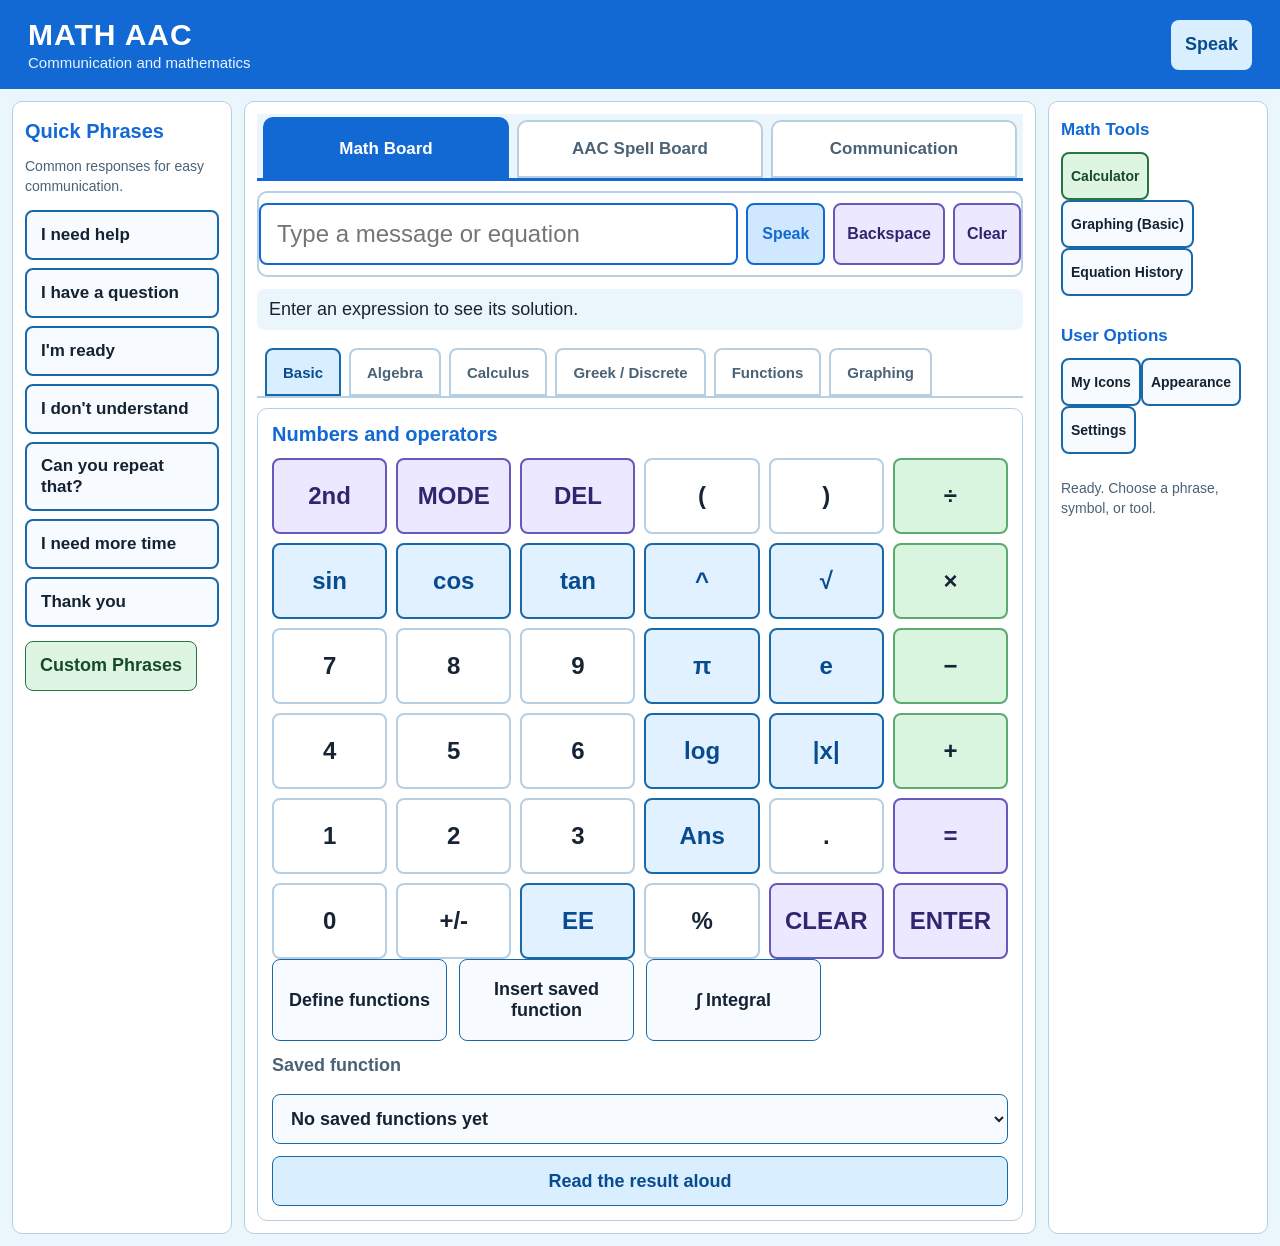
==== App/index (1).html @ a22e1c21 "Add files via upload" ====
<!doctype html>
<html lang="en">
<head>
  <meta charset="utf-8">
  <meta name="viewport" content="width=device-width, initial-scale=1">
  <meta name="theme-color" content="#1269d3">
  <meta name="mobile-web-app-capable" content="yes">
  <meta name="apple-mobile-web-app-capable" content="yes">
  <meta name="apple-mobile-web-app-status-bar-style" content="default">
  <title>Math AAC Workspace</title>
  <link rel="manifest" href="manifest.json">
  <link rel="stylesheet" href="styles.css?v=26">
</head>
<body>
  <!-- App shell: header, persistent rails, and the center subject workspace. -->
  <header class="topbar">
    <div><div class="brand">MATH AAC</div><div class="tagline">Communication and mathematics</div></div>
    <button class="button header-speak" data-action="speak">Speak</button>
  </header>
  <main class="app-shell">
    <!-- Left rail: quick AAC phrases available from every subject. -->
    <aside class="rail left-rail">
      <h2>Quick Phrases</h2>
      <p class="rail-help">Common responses for easy communication.</p>
      <div class="stack" id="quick-phrases"></div>
      <button class="button green" data-tab="communication">Custom Phrases</button>
    </aside>

    <!-- Center workspace: main tabs, shared display/Speak bar, and sub-tabs. -->
    <section class="workspace">
      <nav class="tabs main-tabs" aria-label="Main subjects">
        <button class="tab active" data-tab="math">Math Board</button>
        <button class="tab" data-tab="spell">AAC Spell Board</button>
        <button class="tab" data-tab="communication">Communication</button>
      </nav>
      <div class="display-row">
        <input id="display" aria-label="Input and display area" autocomplete="off" placeholder="Type a message or equation">
        <button class="button blue" data-action="speak">Speak</button>
        <button class="button small" data-action="backspace">Backspace</button>
        <button class="button small" data-action="clear">Clear</button>
      </div>

      <!-- Math subject: TI-style calculator and math sub-subjects. -->
      <section class="subject active" id="math">
        <output id="calculator-result" class="calculator-live-result" role="status" aria-live="polite">Enter an expression to see its solution.</output>
        <nav class="tabs sub-tabs" aria-label="Math subjects">
          <button class="subtab active" data-subtab="basic">Basic</button><button class="subtab" data-subtab="algebra">Algebra</button><button class="subtab" data-subtab="calculus">Calculus</button><button class="subtab" data-subtab="greek">Greek / Discrete</button><button class="subtab" data-subtab="functions">Functions</button><button class="subtab" data-subtab="graphing">Graphing</button>
        </nav>
        <div class="math-panel subpanel active" id="basic">
          <h2>Numbers and operators</h2>
          <div class="key-grid ti83-grid">
            <button class="key secondary" data-action="second" aria-label="Second function">2nd</button><button class="key secondary" data-action="mode">MODE</button><button class="key secondary" data-action="backspace">DEL</button><button class="key" data-value="(">(</button><button class="key" data-value=")">)</button><button class="key action" data-value="/" aria-label="Divide">÷</button>
            <button class="key function secondable" data-value="sin(" data-primary-label="sin" data-secondary-label="sin⁻¹" data-primary-value="sin(" data-secondary-value="asin(" aria-label="Sine">sin</button><button class="key function secondable" data-value="cos(" data-primary-label="cos" data-secondary-label="cos⁻¹" data-primary-value="cos(" data-secondary-value="acos(" aria-label="Cosine">cos</button><button class="key function secondable" data-value="tan(" data-primary-label="tan" data-secondary-label="tan⁻¹" data-primary-value="tan(" data-secondary-value="atan(" aria-label="Tangent">tan</button><button class="key function secondable" data-value="^" data-primary-label="^" data-secondary-label="x²" data-primary-value="^" data-secondary-value="**2" aria-label="Power">^</button><button class="key function secondable" data-value="sqrt(" data-primary-label="√" data-secondary-label="x²" data-primary-value="sqrt(" data-secondary-value="**2" aria-label="Square root">√</button><button class="key action" data-value="*" aria-label="Multiply">×</button>
            <button class="key" data-value="7">7</button><button class="key" data-value="8">8</button><button class="key" data-value="9">9</button><button class="key function" data-value="π" aria-label="Pi">π</button><button class="key function" data-value="e">e</button><button class="key action" data-value="-" aria-label="Subtract">−</button>
            <button class="key" data-value="4">4</button><button class="key" data-value="5">5</button><button class="key" data-value="6">6</button><button class="key function secondable" data-value="log(" data-primary-label="log" data-secondary-label="10ˣ" data-primary-value="log(" data-secondary-value="10**" aria-label="Logarithm">log</button><button class="key function secondable" data-value="abs(" data-primary-label="|x|" data-secondary-label="sign" data-primary-value="abs(" data-secondary-value="sign(" aria-label="Absolute value">|x|</button><button class="key action" data-value="+" aria-label="Add">+</button>
            <button class="key" data-value="1">1</button><button class="key" data-value="2">2</button><button class="key" data-value="3">3</button><button class="key function" data-value="Ans">Ans</button><button class="key" data-value=".">.</button><button class="key enter" data-action="evaluate" aria-label="Equals">=</button>
            <button class="key" data-value="0">0</button><button class="key" data-action="sign">+/-</button><button class="key function" data-value="E">EE</button><button class="key" data-value="/100">%</button><button class="key secondary" data-action="clear">CLEAR</button><button class="key enter" data-action="evaluate">ENTER</button>
          </div>
          <div class="button-grid">
            <button class="button" data-open-math="functions">Define functions</button>
            <button class="button" id="calculator-insert-function">Insert saved function</button>
            <button class="button" data-action="integral">∫ Integral</button>
          </div>
          <label for="calculator-function">Saved function</label><select class="button wide" id="calculator-function" aria-label="Saved function for calculator"></select>
          <button class="button blue wide" data-action="speak">Read the result aloud</button>
        </div>
        <div class="subpanel" id="algebra"><h2>Algebra controls</h2><div class="button-grid" data-buttons="algebra"></div></div>
        <div class="subpanel" id="calculus">
          <h2>Integrals</h2>
          <p class="muted">Choose Definite or Indefinite. Tap Expression, Lower bound, or Upper bound, then use the keypad below. Press SOLVE for the answer.</p>
          <div class="card math-tool-card">
            <div class="button-grid math-actions" role="group" aria-label="Integral type">
              <button class="button" id="integral-indefinite" aria-pressed="false">∫ Indefinite</button>
              <button class="button blue" id="integral-definite" aria-pressed="true">∫ Definite</button>
            </div>
            <p class="muted" id="integral-entry-help">Tap a slot to edit it, or press Tab to move from the lower bound to the upper bound, expression, and variable.</p>
            <div class="integral-editor" role="group" aria-label="Integral expression" aria-describedby="integral-entry-help">
              <div class="integral-operator">
                <span class="integral-sign" aria-hidden="true">∫</span>
                <div id="integral-bounds">
                  <label class="integral-slot-label" for="integral-lower">Lower bound</label><input class="integral-slot integral-lower" id="integral-lower" value="0" placeholder="□" aria-label="Lower bound" autocomplete="off" spellcheck="false">
                  <label class="integral-slot-label" for="integral-upper">Upper bound</label><input class="integral-slot integral-upper" id="integral-upper" value="1" placeholder="□" aria-label="Upper bound" autocomplete="off" spellcheck="false">
                </div>
              </div>
              <div class="integral-integrand"><label class="integral-slot-label" for="integral-expression">Integrand</label><input id="integral-expression" value="x^2" placeholder="Expression" aria-label="Integrand" autocomplete="off" spellcheck="false"></div>
              <div class="integral-differential"><span aria-hidden="true">d</span><label class="integral-slot-label" for="integral-variable">Integrate with respect to</label><input id="integral-variable" value="x" placeholder="x" aria-label="Integrate with respect to" autocomplete="off" spellcheck="false"></div>
            </div>
            <div class="button-grid integral-field-tabs" role="group" aria-label="Choose integral field">
              <button class="button" id="integral-edit-lower" data-integral-field="integral-lower" aria-pressed="false">Lower bound</button>
              <button class="button" id="integral-edit-upper" data-integral-field="integral-upper" aria-pressed="false">Upper bound</button>
              <button class="button" id="integral-edit-expression" data-integral-field="integral-expression" aria-pressed="false">Expression</button>
              <button class="button" id="integral-edit-variable" data-integral-field="integral-variable" aria-pressed="false">Variable</button>
            </div>
            <p class="muted" id="integral-help">Numerical approximation for continuous functions over finite bounds. Bounds accept expressions such as pi. Do not use intervals crossing a singularity.</p>
            <div class="button-grid math-actions"><button class="button green" id="integral-calculate">SOLVE</button><button class="button" data-tool-display="integral-expression">Use display</button><button class="button" id="integral-example">Example: x² from 0 to 3</button></div>
            <div class="result" id="integral-result" role="status" aria-live="polite">∫ from 0 to 1 of x² dx ≈ 0.333333333333</div>
            <div id="integral-keypad-host">
              <p class="muted keypad-target">Keypad edits: Integrand</p>
              <div class="key-grid ti83-grid" role="group" aria-label="Integral keypad">
                <button type="button" class="key" data-tool-key="7">7</button>
                <button type="button" class="key" data-tool-key="8">8</button>
                <button type="button" class="key" data-tool-key="9">9</button>
                <button type="button" class="key" data-tool-key="+">+</button>
                <button type="button" class="key" data-tool-key="(">(</button>
                <button type="button" class="key" data-tool-key=")">)</button>
                <button type="button" class="key" data-tool-key="4">4</button>
                <button type="button" class="key" data-tool-key="5">5</button>
                <button type="button" class="key" data-tool-key="6">6</button>
                <button type="button" class="key" data-tool-key="-">-</button>
                <button type="button" class="key" data-tool-key="x">x</button>
                <button type="button" class="key" data-tool-key="^">^</button>
                <button type="button" class="key" data-tool-key="1">1</button>
                <button type="button" class="key" data-tool-key="2">2</button>
                <button type="button" class="key" data-tool-key="3">3</button>
                <button type="button" class="key" data-tool-key="*">*</button>
                <button type="button" class="key" data-tool-key="k">k</button>
                <button type="button" class="key" data-tool-key="/">/</button>
                <button type="button" class="key" data-tool-key="0">0</button>
                <button type="button" class="key" data-tool-key=".">.</button>
                <button type="button" class="key" data-tool-key="pi">pi</button>
                <button type="button" class="key" data-tool-key="sin(">sin(</button>
                <button type="button" class="key" data-tool-key="cos(">cos(</button>
                <button type="button" class="key" data-tool-key="exp(">exp(</button>
                <button type="button" class="key" data-tool-key="x²">x²</button>
                <button type="button" class="key" data-tool-key="t">t</button>
                <button type="button" class="key" data-tool-key="sqrt(">sqrt(</button>
                <button type="button" class="key" data-tool-key="ln(">ln(</button>
                <button type="button" class="key secondary" data-tool-key="DEL">DEL</button>
                <button type="button" class="key secondary" data-tool-key="CLEAR">CLEAR</button>
                <button type="button" class="key secondary" data-tool-key="Previous">Previous</button>
                <button type="button" class="key secondary" data-tool-key="Next">Next</button>
                <button type="button" class="key enter" data-tool-key="ENTER">ENTER</button>
              </div>
            </div>
            <button class="button wide" data-speak-result="integral-result">Read integral result aloud</button>
          </div>
        </div>
        <div class="subpanel" id="greek">
          <h2>Greek letters</h2>
          <p class="muted">Choose a letter to insert it in the display. Letters are variables, not fixed numbers. Define a function such as f(θ)=sin(θ), then evaluate f(pi/2).</p>
          <div class="button-grid" id="greek-letters"></div>
          <div class="button-grid math-actions"><button class="button" id="greek-function">Define with θ</button><button class="button" id="greek-define">Save definition in display</button><button class="button" data-open-math="functions">Open functions</button></div>
          <h2 class="section-title">Discrete mathematics</h2>
          <div class="card math-tool-card">
            <label for="discrete-operation">Operation</label>
            <select id="discrete-operation"><option value="sum">Σ Finite sum</option><option value="product">Π Finite product</option><option value="choose">nCr — combinations</option><option value="permute">nPr — permutations</option><option value="union">A ∪ B — union</option><option value="intersection">A ∩ B — intersection</option><option value="difference">A ∖ B — difference</option><option value="and">p ∧ q — AND</option><option value="or">p ∨ q — OR</option><option value="implies">p → q — implication</option></select>
            <div id="discrete-series">
              <label for="series-expression">Term</label><input id="series-expression" value="k^2">
              <label for="series-variable">Index variable</label><input id="series-variable" value="k">
              <div class="math-fields"><div><label for="series-lower">First index (inclusive)</label><input id="series-lower" value="1"></div><div><label for="series-upper">Last index (inclusive)</label><input id="series-upper" value="5"></div></div>
            </div>
            <div id="discrete-counting" class="math-fields" hidden><div><label for="count-n">Total items (n)</label><input id="count-n" value="5"></div><div><label for="count-r">Items selected (r)</label><input id="count-r" value="2"></div></div>
            <div id="discrete-sets" hidden><p class="muted">Enter comma-separated elements. Matching ignores surrounding spaces; numbers and labels are compared as written.</p><label for="set-a">Set A</label><input id="set-a" value="1, 2, 3"><label for="set-b">Set B</label><input id="set-b" value="2, 3, 4"></div>
            <div id="discrete-logic" class="math-fields" hidden><div><label for="logic-p">Statement p</label><select id="logic-p"><option value="true">True</option><option value="false">False</option></select></div><div><label for="logic-q">Statement q</label><select id="logic-q"><option value="true">True</option><option value="false">False</option></select></div></div>
            <button class="button green wide" id="discrete-calculate">Calculate</button>
            <div class="result" id="discrete-result" role="status" aria-live="polite">Choose an operation and enter its values.</div>
            <button class="button wide" data-speak-result="discrete-result">Read discrete result aloud</button>
          </div>
        </div>
        <div class="subpanel" id="graphing">
          <h2>Graph a function</h2>
          <p class="muted">Plot an expression in x or a saved function. Trigonometric functions use radians.</p>
          <div class="card math-tool-card">
            <label for="graph-function">Saved function (one variable)</label><select id="graph-function"><option value="">Choose a function</option></select>
            <label for="graph-expression">y =</label><input id="graph-expression" value="x^2" autocomplete="off">
            <div class="math-fields"><div><label for="graph-xmin">x minimum</label><input id="graph-xmin" value="-10"></div><div><label for="graph-xmax">x maximum</label><input id="graph-xmax" value="10"></div><div><label for="graph-ymin">y minimum</label><input id="graph-ymin" value="-10"></div><div><label for="graph-ymax">y maximum</label><input id="graph-ymax" value="10"></div></div>
            <div class="button-grid math-actions"><button class="button green" id="graph-plot">Plot graph</button><button class="button" id="graph-use-display">Use display</button><button class="button" id="graph-reset">Reset window</button></div>
            <div class="result" id="graph-result" role="status" aria-live="polite">Enter an expression, then choose Plot graph.</div>
            <svg id="graph-canvas" viewBox="0 0 720 460" role="img" aria-label="Function graph"></svg>
            <label for="graph-at">Evaluate graph at x</label><input id="graph-at" value="0"><button class="button wide" id="graph-evaluate">Find y at this x</button>
          </div>
        </div>
        <div class="subpanel" id="functions">
          <h2>Define and evaluate functions</h2>
          <p class="muted">Choose a field, then use the buttons or type. Save a rule, choose it below, and enter a value.</p>
          <div class="button-grid">
            <button class="button" data-function-template="f">Define f(x)</button><button class="button" data-function-template="g">Define g(x)</button><button class="button" data-function-template="h">Define h(x)</button><button class="button" data-open-math="basic">Calculator</button>
          </div>
          <div class="card">
            <label for="function-name">Function name</label><input id="function-name" value="f" autocomplete="off">
            <label for="function-parameters">Variables (separate with commas)</label><input id="function-parameters" value="x" autocomplete="off">
            <label for="function-rule">Rule, such as 2x+3</label><input id="function-rule" placeholder="2x+3" autocomplete="off">
            <button class="button green wide" id="save-function">Save function</button>
            <label for="saved-function">Saved function</label><select id="saved-function"></select>
            <div class="button-grid"><button class="button" id="edit-function">Edit selected</button><button class="button" id="use-function">Use in calculator</button><button class="button" id="insert-function">Insert into field</button><button class="button" id="show-functions">List functions</button></div>
            <label for="function-arguments">Evaluate at (for example 5, or 3,4 for two variables)</label><input id="function-arguments" placeholder="5" autocomplete="off">
            <button class="button blue wide" id="evaluate-function">Evaluate selected function</button>
            <label for="compose-function">Compose with (inner function)</label><select id="compose-function"></select>
            <button class="button blue wide" id="evaluate-composition">Evaluate composition</button>
            <div class="result" id="function-result" role="status" aria-live="polite">Define a function to get started.</div>
          </div>
          <p class="muted" id="function-keypad-target">Keypad edits: Rule</p>
          <div class="key-grid ti83-grid" id="function-keypad"></div>
          <h2>Common functions</h2><div class="button-grid" data-buttons="functions"></div>
          <button class="button blue wide" data-action="evaluate">Evaluate display</button>
        </div>
      </section>

      <!-- AAC subject: large spelling, number, punctuation, and word boards. -->
      <section class="subject" id="spell">
        <nav class="tabs sub-tabs" aria-label="AAC spelling sections">
          <button class="subtab active" data-subtab="letters">Letters</button><button class="subtab" data-subtab="numbers">Numbers</button><button class="subtab" data-subtab="punctuation">Punctuation</button><button class="subtab" data-subtab="words">Common words</button>
        </nav>
        <div class="subpanel active" id="letters"><h2>Spell a message</h2><p class="muted">Tap letters to build the display, then press Speak once.</p><div class="spell-grid" id="letter-buttons"><button class="button" data-spell="A">A</button><button class="button" data-spell="B">B</button><button class="button" data-spell="C">C</button><button class="button" data-spell="D">D</button><button class="button" data-spell="E">E</button><button class="button" data-spell="F">F</button><button class="button" data-spell="G">G</button><button class="button" data-spell="H">H</button><button class="button" data-spell="I">I</button><button class="button" data-spell="J">J</button><button class="button" data-spell="K">K</button><button class="button" data-spell="L">L</button><button class="button" data-spell="M">M</button><button class="button" data-spell="N">N</button><button class="button" data-spell="O">O</button><button class="button" data-spell="P">P</button><button class="button" data-spell="Q">Q</button><button class="button" data-spell="R">R</button><button class="button" data-spell="S">S</button><button class="button" data-spell="T">T</button><button class="button" data-spell="U">U</button><button class="button" data-spell="V">V</button><button class="button" data-spell="W">W</button><button class="button" data-spell="X">X</button><button class="button" data-spell="Y">Y</button><button class="button" data-spell="Z">Z</button></div><button class="button blue wide" data-action="speak">Speak message</button></div>
        <div class="subpanel" id="numbers"><h2>Numbers</h2><div class="spell-grid number-grid"><button class="button" data-spell="1">1</button><button class="button" data-spell="2">2</button><button class="button" data-spell="3">3</button><button class="button" data-spell="4">4</button><button class="button" data-spell="5">5</button><button class="button" data-spell="6">6</button><button class="button" data-spell="7">7</button><button class="button" data-spell="8">8</button><button class="button" data-spell="9">9</button><button class="button" data-spell="0">0</button></div></div>
        <div class="subpanel" id="punctuation"><h2>Punctuation</h2><div class="spell-grid"><button class="button" data-spell=" ">Space</button><button class="button" data-spell=".">Period</button><button class="button" data-spell=",">Comma</button><button class="button" data-spell="?">Question mark</button><button class="button" data-spell="!">Exclamation mark</button><button class="button" data-spell="'">Apostrophe</button><button class="button" data-action="backspace">Backspace</button><button class="button" data-action="clear">Clear</button></div></div>
        <div class="subpanel" id="words"><h2>Common words</h2><div class="button-grid" data-buttons="words"></div><button class="button green wide" data-action="speak">Speak message</button></div>
      </section>

      <section class="subject" id="communication"><div class="communication-grid"><div class="card"><h2>Sentence builder</h2><div class="button-grid" data-buttons="words"></div><button class="button green wide" data-action="speak">Speak sentence</button></div><div class="card"><h2>My phrases</h2><p class="muted">Choose a phrase from the left rail or build one here.</p><button class="button blue wide" data-action="speak">Read display aloud</button></div><div class="card transcript-card"><h2>Transcript</h2><p class="muted">Messages you speak appear here. You can edit the text, then copy it into Notes or Word. Saved on this device.</p><label for="transcript">Transcript text</label><textarea id="transcript" rows="9" placeholder="Spoken messages will appear here."></textarea><div class="transcript-actions"><button class="button blue" id="copy-transcript" type="button">Copy transcript</button><button class="button" id="clear-transcript" type="button">Clear transcript</button></div></div></div></section>

      <section class="subject" id="settings"><div class="card settings-card"><h2>Personalize the workspace</h2><label for="theme-select">Color theme</label><select id="theme-select"><option value="light">Bright blue</option><option value="high">High contrast</option><option value="warm">Warm</option></select><label for="size-range">Button and text size</label><input id="size-range" type="range" min="16" max="24" value="18"><label for="google-voice">Google Cloud voice</label><select id="google-voice"><option value="en-US-Neural2-F">English US - Neural Female</option><option value="en-US-Neural2-C">English US - Neural Male</option><option value="en-US-Wavenet-F">English US - Wavenet Female</option><option value="en-US-Wavenet-D">English US - Wavenet Male</option><option value="en-GB-Neural2-A">English UK - Neural Female</option><option value="en-GB-Neural2-B">English UK - Neural Male</option></select><p class="engine-status">Primary speech engine: Google Cloud. Free monthly quota applies. Kokoro is used automatically without internet or credentials.</p><label for="kokoro-voice">Offline Kokoro voice</label><select id="kokoro-voice"><option value="af_heart">Heart</option><option value="af_bella">Bella</option><option value="af_sarah">Sarah</option><option value="am_adam">Adam</option><option value="am_michael">Michael</option><option value="bf_emma">Emma</option><option value="bf_isabella">Isabella</option><option value="bm_george">George</option><option value="bm_lewis">Lewis</option></select><label for="voice-select">Final browser fallback voice</label><select id="voice-select"></select><label for="rate-range">Speech rate</label><input id="rate-range" type="range" min="100" max="240" value="175"><label for="volume-range">Speech volume</label><input id="volume-range" type="range" min="30" max="100" value="100"><button class="button blue" data-action="test-voice">Test Google voice</button><label class="check"><input id="auto-speak" type="checkbox" checked> Speak quick phrases immediately</label></div></section>
    </section>

    <aside class="rail right-rail"><h2>Math Tools</h2><button class="button green" data-open-math="basic">Calculator</button><button class="button" data-action="graph">Graphing (Basic)</button><button class="button" data-action="history">Equation History</button><h2 class="section-title">User Options</h2><button class="button" data-tab="settings">My Icons</button><button class="button" data-tab="settings">Appearance</button><button class="button" data-tab="settings">Settings</button><p class="status" id="status">Ready. Choose a phrase, symbol, or tool.</p></aside>
  <!-- Right rail owns Math Tools, User Options, and the Settings entry point. -->
  </main>
  <script src="app.js?v=26"></script>
  <script>
    const googleVoiceSelect = document.querySelector('#google-voice');
    if (googleVoiceSelect && !googleVoiceSelect.querySelector('option[value="en-US-Chirp3-HD-Achernar"]')) {
      googleVoiceSelect.insertAdjacentHTML('afterbegin', '<option value="en-US-Chirp3-HD-Achernar">English US - Chirp 3 HD Achernar</option>');
    }
    if (googleVoiceSelect) googleVoiceSelect.value = 'en-US-Chirp3-HD-Achernar';
    let savedSettings = {};
    try {
      const saved = JSON.parse(localStorage.getItem('math-aac-settings') || '{}');
      if (saved && typeof saved === 'object' && !Array.isArray(saved)) savedSettings = saved;
    } catch (_) { /* Settings are optional; storage failures must not interrupt startup. */ }
    const settingIds = ['theme-select', 'size-range', 'google-voice', 'kokoro-voice', 'rate-range', 'volume-range', 'auto-speak'];
    settingIds.forEach(id => {
      const control = document.querySelector('#' + id);
      if (!control || savedSettings[id] === undefined) return;
      if (control.type === 'checkbox') control.checked = savedSettings[id];
      else control.value = savedSettings[id];
    });
    function applyGlobalSettings() {
      const settings = {};
      settingIds.forEach(id => {
        const control = document.querySelector('#' + id);
        if (!control) return;
        settings[id] = control.type === 'checkbox' ? control.checked : control.value;
      });
      document.body.dataset.theme = settings['theme-select'] || 'light';
      document.documentElement.style.setProperty('--font', (settings['size-range'] || 18) + 'px');
      try { localStorage.setItem('math-aac-settings', JSON.stringify(settings)); } catch (_) { /* Keep session settings when storage is unavailable. */ }
    }
    settingIds.forEach(id => document.querySelector('#' + id)?.addEventListener('input', applyGlobalSettings));
    settingIds.forEach(id => document.querySelector('#' + id)?.addEventListener('change', applyGlobalSettings));
    applyGlobalSettings();
    document.addEventListener('click', event => {
      const spellButton = event.target.closest('[data-spell]');
      if (spellButton) {
        const field = document.querySelector('#display');
        field.setRangeText(spellButton.dataset.spell, field.selectionStart ?? field.value.length, field.selectionEnd ?? field.value.length, 'end');
        field.focus();
        window.scheduleCalculatorPreview?.();
      }
    });
    fetch('/api/tts-status').then(response => response.json()).then(info => {
      const engineStatus = document.querySelector('.engine-status');
      if (!engineStatus) return;
      engineStatus.textContent = info.google_configured
        ? (info.kokoro ? 'Google Cloud is configured; Kokoro is available as a fallback.' : 'Google Cloud is configured; Kokoro is unavailable. Browser speech is the fallback.')
        : (info.kokoro ? 'Google Cloud is not configured; Kokoro is available as a fallback.' : 'Google Cloud and Kokoro are unavailable; browser speech is the fallback.');
    }).catch(() => {});
  </script>
  <script>
    function browserSpeak(spoken) {
      if (!window.speechSynthesis) { document.querySelector('#status').textContent = 'Speech is unavailable on this device. Your message is still in the display.'; return; }
      const utterance = new SpeechSynthesisUtterance(spoken);
      const selected = document.querySelector('#voice-select').value;
      utterance.voice = speechSynthesis.getVoices().find(voice => voice.name === selected) || null;
      utterance.rate = Number(document.querySelector('#rate-range').value) / 175;
      utterance.volume = Number(document.querySelector('#volume-range').value) / 100;
      speechSynthesis.cancel();
      speechSynthesis.speak(utterance);
      document.querySelector('#status').textContent = 'Speaking with browser fallback.';
    }
    const transcript = document.querySelector('#transcript');
    try { transcript.value = localStorage.getItem('math-aac-transcript') || ''; } catch (_) {}
    function saveTranscript() {
      try { localStorage.setItem('math-aac-transcript', transcript.value); } catch (_) {}
    }
    function recordTranscript(message) {
      transcript.value += (transcript.value.trim() ? '\n' : '') + message.trim();
      saveTranscript();
    }
    transcript.addEventListener('input', saveTranscript);
    document.querySelector('#copy-transcript').addEventListener('click', async () => {
      if (!transcript.value.trim()) { document.querySelector('#status').textContent = 'Transcript is empty.'; return; }
      try {
        if (!navigator.clipboard?.writeText) throw new Error('Clipboard API unavailable');
        await navigator.clipboard.writeText(transcript.value);
      } catch (_) {
        transcript.focus(); transcript.select();
        if (!document.execCommand('copy')) { document.querySelector('#status').textContent = 'Select the transcript and press Ctrl+C to copy.'; return; }
      }
      document.querySelector('#status').textContent = 'Transcript copied. Paste it into Notes or Word.';
    });
    document.querySelector('#clear-transcript').addEventListener('click', () => {
      if (!transcript.value || !window.confirm('Clear the entire transcript?')) return;
      transcript.value = ''; saveTranscript();
      document.querySelector('#status').textContent = 'Transcript cleared.';
    });
    let speechRequest = 0, speechController = null, currentAudio = null;
    function stopCurrentAudio() {
      if (!currentAudio) return;
      currentAudio.pause();
      URL.revokeObjectURL(currentAudio.src);
      currentAudio = null;
    }
    window.speak = async function (text = document.querySelector('#display').value, record = true) {
      if (!text.trim()) return;
      if (record) recordTranscript(text);
      const requestId = ++speechRequest;
      speechController?.abort();
      stopCurrentAudio();
      window.speechSynthesis?.cancel();
      const spoken = text.replaceAll('cos⁻¹', 'inverse cosine ').replaceAll('sin⁻¹', 'inverse sine ').replaceAll('tan⁻¹', 'inverse tangent ').replaceAll('log₁₀', 'log base ten ').replaceAll('⌈x⌉', 'ceiling ').replaceAll('⌊x⌋', 'floor ').replaceAll('|x|', 'absolute value ').replaceAll('eˣ', 'exponential ').replaceAll('∫', 'integral ').replaceAll('Σ', 'summation ').replaceAll('≠', 'not equal ').replaceAll('≤', 'less than or equal to ').replaceAll('≥', 'greater than or equal to ').replaceAll('∧', 'and ').replaceAll('∨', 'or ').replaceAll('∩', 'intersection ').replaceAll('∪', 'union ').replaceAll('→', 'implies ').replaceAll('∀', 'for all ').replaceAll('∃', 'there exists ').replaceAll('∈', 'is an element of ').replaceAll('α', 'alpha ').replaceAll('β', 'beta ').replaceAll('γ', 'gamma ').replaceAll('δ', 'delta ').replaceAll('θ', 'theta ').replaceAll('λ', 'lambda ').replaceAll('μ', 'mu ').replaceAll('σ', 'sigma ').replaceAll('φ', 'phi ').replaceAll('ω', 'omega ').replaceAll('!', 'factorial ').replaceAll('cos(', 'cosine of ').replaceAll('sin(', 'sine of ').replaceAll('tan(', 'tangent of ').replaceAll('sqrt(', 'square root of ').replaceAll('log10(', 'log base ten of ').replaceAll('log(', 'natural log of ').replaceAll('factorial(', 'factorial of ').replaceAll('π', 'pi').replaceAll('∞', 'infinity').replaceAll('√', 'square root').replaceAll('×', ' multiplied by ').replaceAll('*', ' multiplied by ').replaceAll('÷', ' divided by ').replaceAll('/', ' divided by ').replaceAll('+', ' plus ').replaceAll('−', ' minus ').replaceAll('-', ' minus ').replaceAll('^', ' to the power of ').replaceAll('=', ' equals ').replaceAll('(', ' open parenthesis ').replaceAll(')', ' close parenthesis ');
      document.querySelector('#status').textContent = 'Preparing Google Cloud speech...';
      const controller = new AbortController();
      speechController = controller;
      const timeout = setTimeout(() => controller.abort(), 30000);
      try {
        const response = await fetch('/api/speak', { signal: controller.signal, method: 'POST', headers: {'Content-Type': 'application/json'}, body: JSON.stringify({engine: 'google', text: spoken, voice: document.querySelector('#google-voice').value, kokoro_voice: document.querySelector('#kokoro-voice').value, speed: Number(document.querySelector('#rate-range').value) / 175, volume: Number(document.querySelector('#volume-range').value)}) });
        if (!response.ok) throw new Error('Speech service unavailable');
        const blob = await response.blob();
        if (requestId !== speechRequest) return;
        const audio = new Audio(URL.createObjectURL(blob));
        currentAudio = audio;
        const usedEngine = response.headers.get('X-TTS-Engine') || 'cloud';
        const usedVoice = response.headers.get('X-TTS-Voice') || document.querySelector('#google-voice').value;
        const fallback = response.headers.get('X-TTS-Fallback-Reason');
        if (usedEngine === 'kokoro') audio.volume = Number(document.querySelector('#volume-range').value) / 100;
        audio.onended = () => { URL.revokeObjectURL(audio.src); if (currentAudio === audio) currentAudio = null; };
        audio.onerror = () => {
          if (requestId !== speechRequest) return;
          stopCurrentAudio();
          browserSpeak(spoken);
        };
        await audio.play();
        if (requestId !== speechRequest) return;
        document.querySelector('#status').textContent = fallback ? `Speaking with ${usedEngine} (${usedVoice}). Google fallback: ${fallback}` : `Speaking with ${usedEngine}: ${usedVoice}`;
      } catch (_error) {
        if (requestId !== speechRequest) return;
        stopCurrentAudio();
        browserSpeak(spoken);
      } finally {
        clearTimeout(timeout);
        if (speechController === controller) speechController = null;
      }
    };
  </script>
  <script>
    let secondMode = false;
    document.addEventListener('click', event => {
      const button = event.target.closest('[data-action="second"]');
      if (!button) return;
      secondMode = !secondMode;
      document.querySelectorAll('.secondable').forEach(key => {
        key.textContent = secondMode ? key.dataset.secondaryLabel : key.dataset.primaryLabel;
        key.dataset.value = secondMode ? key.dataset.secondaryValue : key.dataset.primaryValue;
        key.classList.toggle('selected', secondMode);
      });
      button.classList.toggle('selected', secondMode);
      document.querySelector('#status').textContent = secondMode ? 'Second functions active.' : 'Primary functions active.';
    });
    const extraFunctions = [], functionsPanel = document.querySelector('[data-buttons="functions"]');
    extraFunctions.forEach(([label, value]) => { const button = document.createElement('button'); button.className = 'button'; button.textContent = label; button.onclick = () => { document.querySelector('#display').value += value; document.querySelector('#display').focus(); }; functionsPanel.append(button); });
  </script>
  <script src="functions.js?v=26"></script>
</body>
</html>
---- App/styles.css ----
/* Final phrase contrast override. */
#quick-phrases .button {
	background: var(--soft) !important;
	color: var(--blue) !important;
	border: 2px solid var(--blue) !important;
	font-size: 17px !important;
	font-weight: 800 !important;
	text-align: left;
	line-height: 1.2;
}
#quick-phrases .button:hover,
#quick-phrases .button:focus-visible {
	background: var(--blue) !important;
	color: #ffffff !important;
	outline: 3px solid var(--lav);
	outline-offset: 1px;
}
body #quick-phrases .button {
	background: #f7fbff !important;
	color: #142231 !important;
	border-color: #1769aa !important;
}
body .ti83-grid .key.function,
body .spell-grid .button {
	background: #e1f1ff !important;
	color: #084b8f !important;
	border-color: #1769aa !important;
}
body .ti83-grid .key.secondary,
body .ti83-grid .key.enter,
body .display-row .button[data-action="backspace"],
body .display-row .button[data-action="clear"] {
	background: #ece8ff !important;
	color: #30266f !important;
	border-color: #6658bd !important;
}
body .sub-tabs .subtab.active {
	background: #d9efff !important;
	color: #084b8f !important;
	border-color: #1769aa !important;
}

/* Reference-style surfaces must win over the legacy generic button rule below. */
.workspace,
.rail,
.card,
.subpanel {
	background: var(--panel) !important;
	color: var(--ink) !important;
}
.right-rail .button {
	background: var(--soft) !important;
	color: var(--blue) !important;
	border: 2px solid var(--blue) !important;
	font-weight: 800 !important;
}
.right-rail .button.green,
.right-rail .button[data-tab="math"] {
	background: var(--green) !important;
	color: var(--ink) !important;
	border-color: #5caa70 !important;
}
.right-rail .button:hover,
.right-rail .button:focus-visible {
	background: var(--lav) !important;
	color: var(--ink) !important;
	outline: 3px solid var(--soft);
	outline-offset: 1px;
}

/* Final readability pass: light surfaces with dark text, high-contrast active states. */
.button,
.key,
.right-rail .button,
.left-rail .stack .button {
	background: #f7fbff !important;
	color: #142231 !important;
	border-color: #1769aa !important;
}
.button.blue,
.button[data-action="speak"],
.header-speak {
	background: #d9efff !important;
	color: #084b8f !important;
	border-color: #1769aa !important;
}
.button.green,
.key.action,
.right-rail .button.green,
.right-rail .button[data-tab="math"] {
	background: #dff5e4 !important;
	color: #164b28 !important;
	border-color: #28753d !important;
}
.key.function,
.spell-grid .button {
	background: #e1f1ff !important;
	color: #084b8f !important;
	border-color: #1769aa !important;
}
.key.secondary,
.key.enter {
	background: #ece8ff !important;
	color: #30266f !important;
	border-color: #6658bd !important;
}
.main-tabs .tab.active {
	background: #07549e !important;
	color: #ffffff !important;
	border-color: #07549e !important;
}
.sub-tabs .subtab.active {
	background: #d9efff !important;
	color: #084b8f !important;
	border-color: #1769aa !important;
}
.button:hover,
.key:hover,
.button:focus-visible,
.key:focus-visible {
	background: #07549e !important;
	color: #ffffff !important;
	border-color: #07549e !important;
}
body[data-theme="high"] .button,
body[data-theme="high"] .key,
body[data-theme="high"] .right-rail .button,
body[data-theme="high"] .left-rail .stack .button {
	background: #f7fbff !important;
	color: #102030 !important;
	border-color: #8bd5ff !important;
}
.ti83-grid .key {
	background: var(--panel) !important;
	color: var(--ink) !important;
	border: 2px solid var(--line) !important;
	font-weight: 800 !important;
}
.ti83-grid .key.function {
	background: var(--soft) !important;
	color: var(--blue) !important;
	border-color: var(--blue) !important;
}
.ti83-grid .key.action {
	background: var(--green) !important;
	color: var(--ink) !important;
	border-color: #5caa70 !important;
}
.ti83-grid .key.secondary,
.ti83-grid .key.enter,
.ti83-grid .key.selected {
	background: var(--lav) !important;
	color: #403894 !important;
	border-color: #7565d1 !important;
}
.ti83-grid .key:hover,
.ti83-grid .key:focus-visible {
	background: var(--blue) !important;
	color: #ffffff !important;
	outline: 3px solid var(--soft);
	outline-offset: 1px;
}
.main-tabs .tab,
.sub-tabs .subtab {
	background: var(--panel) !important;
	color: var(--muted) !important;
	border: 2px solid var(--line) !important;
	font-weight: 800 !important;
}
.main-tabs .tab.active {
	background: var(--blue) !important;
	color: #ffffff !important;
	border-color: var(--blue) !important;
}
.sub-tabs .subtab.active {
	background: var(--soft) !important;
	color: var(--blue) !important;
	border-color: var(--blue) !important;
}
.display-row input {
	background: var(--panel) !important;
	color: var(--ink) !important;
	border-color: var(--blue) !important;
}
.display-row {
	width: 100%;
	background: var(--panel);
	border: 2px solid var(--line);
	border-radius: 10px;
	padding: 10px;
	margin: 10px 0 12px;
	grid-template-columns: minmax(0, 1fr) 150px 125px 95px;
}
.display-row .button {
	min-height: 62px;
	font-size: 16px;
	font-weight: 800;
}
.display-row .button.blue {
	background: var(--soft) !important;
	color: var(--blue) !important;
	border: 2px solid var(--blue) !important;
}
.display-row .button[data-action="backspace"],
.display-row .button[data-action="clear"] {
	background: var(--lav) !important;
	color: #403894 !important;
	border: 2px solid #7565d1 !important;
}
.display-row .button:hover,
.display-row .button:focus-visible {
	background: var(--blue) !important;
	color: #ffffff !important;
}
.right-rail {
	font-size: 14px;
}
.right-rail h2 {
	font-size: 17px !important;
}
.right-rail .button {
	font-size: 14px !important;
	min-height: 48px;
	padding: 9px 8px;
}
button, .button, .key, select, input[type="range"] {
	touch-action: manipulation;
}

@media (max-width: 780px) {
	body {
		padding-bottom: env(safe-area-inset-bottom);
	}
	.topbar {
		padding: 14px 16px;
		position: sticky;
		top: 0;
		z-index: 5;
	}
	.brand {
		font-size: 24px;
	}
	.tagline {
		font-size: 12px;
	}
	.app-shell {
		display: flex;
		flex-direction: column;
		gap: 10px;
		padding: 0 8px;
		margin: 8px auto;
	}
	.left-rail {
		order: 0;
	}
	.workspace {
		order: 1;
		padding: 8px;
	}
	.right-rail {
		order: 2;
	}
	.left-rail .stack {
		grid-template-columns: repeat(2, minmax(0, 1fr));
	}
	.left-rail .button, .right-rail .button {
		min-height: 58px;
	}
	.main-tabs, .sub-tabs {
		flex-wrap: nowrap;
		overflow-x: auto;
		padding-bottom: 4px;
		-webkit-overflow-scrolling: touch;
	}
	.tab, .subtab {
		flex: 0 0 auto;
		min-width: 118px;
		min-height: 56px;
	}
	.display-row {
		grid-template-columns: 1fr 1fr;
	}
	.display-row input {
		grid-column: 1 / -1;
		min-height: 62px;
		font-size: 22px;
	}
	.display-row .button {
		min-height: 58px;
	}
	.subpanel {
		padding: 10px;
		min-height: 0;
	}
	.basic-grid {
		grid-template-columns: repeat(2, minmax(0, 1fr));
		gap: 8px;
	}
	.key {
		min-height: 76px;
		font-size: 21px;
	}
	.button-grid, .communication-grid {
		grid-template-columns: repeat(2, minmax(0, 1fr));
		gap: 8px;
	}
	.button-grid .button {
		min-height: 72px;
		padding: 10px 6px;
	}
	.element-grid {
		grid-template-columns: repeat(3, minmax(0, 1fr));
	}
	.right-rail {
		display: grid;
		grid-template-columns: repeat(2, minmax(0, 1fr));
		gap: 8px;
	}
	.right-rail h2, .right-rail .status {
		grid-column: 1 / -1;
	}
	.section-title {
		margin-top: 14px !important;
	}
}

.engine-status {
	padding: 12px;
	border-radius: 8px;
	background: var(--green);
	border: 1px solid #83c991;
	color: var(--ink);
	font-weight: 700;
	line-height: 1.4;
}

.left-rail .stack .button {
	background: var(--soft);
	color: var(--blue);
	border: 2px solid var(--blue);
	font-size: 17px;
	font-weight: 800;
	text-align: left;
	line-height: 1.2;
}
.left-rail .stack .button:hover,
.left-rail .stack .button:focus-visible {
	background: var(--blue);
	color: #ffffff;
	outline: 3px solid var(--lav);
	outline-offset: 1px;
}
.left-rail .green {
	color: var(--ink);
	font-weight: 800;
}

/* Clear subject navigation: each tab is a distinct, touchable control. */
.main-tabs {
	background: var(--bg);
	border-bottom: 3px solid var(--blue);
	padding: 6px 6px 0;
	gap: 6px;
}
.main-tabs .tab {
	flex: 1 1 0;
	min-height: 58px;
	border: 2px solid var(--line);
	border-bottom: 0;
	border-radius: 10px 10px 0 0;
	background: var(--panel);
	color: var(--muted);
	font-size: 17px;
	font-weight: 800;
}
.main-tabs .tab.active {
	background: var(--blue);
	border-color: var(--blue);
	color: #fff;
	box-shadow: 0 -3px 0 var(--blue);
}
.sub-tabs {
	background: var(--panel);
	border-bottom: 2px solid var(--line);
	padding: 8px 8px 0;
	gap: 6px;
}
.sub-tabs .subtab {
	min-height: 48px;
	border: 1px solid var(--line);
	border-radius: 8px 8px 0 0;
	background: var(--panel);
	color: var(--muted);
}
.sub-tabs .subtab.active {
	background: var(--soft);
	border-color: var(--blue);
	color: var(--blue);
}
.spell-grid {
	display: grid;
	grid-template-columns: repeat(6, minmax(70px, 1fr));
	gap: 10px;
	margin-top: 18px;
}
.spell-grid .button {
	min-height: 76px;
	font-size: 25px;
	background: var(--soft);
	color: var(--blue);
}
.number-grid {
	grid-template-columns: repeat(5, minmax(90px, 1fr));
}
@media (max-width: 780px) {
	.main-tabs .tab {
		flex: 0 0 auto;
		min-width: 145px;
	}
	.spell-grid {
		grid-template-columns: repeat(4, minmax(0, 1fr));
		gap: 8px;
	}
	.number-grid {
		grid-template-columns: repeat(3, minmax(0, 1fr));
	}
	.spell-grid .button {
		min-height: 70px;
		font-size: 22px;
	}
}

body[data-theme="high"] {
	--bg: #101a25;
	--panel: #1d2c3b;
	--ink: #ffffff;
	--muted: #d7e8f5;
	--blue: #62c4ff;
	--soft: #24567c;
	--green: #2d6546;
	--lav: #514a89;
	--line: #6b8da8;
}

body[data-theme="warm"] {
	--bg: #fff3e8;
	--panel: #fffdf9;
	--ink: #30241f;
	--muted: #72584b;
	--blue: #d85d21;
	--soft: #ffe0bc;
	--green: #def2d4;
	--lav: #eee1ff;
	--line: #e4c3a7;
}

.ti83-grid {
	display: grid;
	grid-template-columns: repeat(6, minmax(64px, 1fr));
	gap: 9px;
}
.ti83-grid .key {
	min-height: 76px;
	font-size: 25px;
	padding: 10px 6px;
}
.ti83-grid .key.function {
	background: var(--soft);
	color: var(--blue);
}
.ti83-grid .key.secondary {
	background: var(--lav);
	color: #403894;
	font-size: 17px;
}
.ti83-grid .key.enter {
	background: var(--lav);
	color: #403894;
}
.ti83-grid .key.selected {
	background: #b9aef5;
	color: #30256f;
	border-color: #7565d1;
}
@media (min-width: 781px) {
	body, .app-shell {
		min-height: 100vh;
	}
	.app-shell {
		margin-top: 0;
		margin-bottom: 0;
	}
	.workspace {
		min-height: calc(100vh - 94px);
	}
	.subpanel.active {
		min-height: calc(100vh - 270px);
	}
}
@media (max-width: 780px) {
	.ti83-grid {
		grid-template-columns: repeat(3, minmax(0, 1fr));
		gap: 8px;
	}
	.ti83-grid .key {
		min-height: 70px;
		font-size: 21px;
	}
	.ti83-grid .key.secondary {
		font-size: 15px;
	}
}
:root {
  --bg:#eaf5fc;
  --panel:#fff;
  --ink:#162434;
  --muted:#496276;
  --blue:#1269d3;
  --soft:#cfe8ff;
  --green:#d9f4df;
  --lav:#e4e0ff;
  --line:#b7cfe3;
  --font:18px
}
* {
  box-sizing:border-box
}
body {
  margin:0;
  background:var(--bg);
  color:var(--ink);
  font-family:'Trebuchet MS','Segoe UI',sans-serif;
  font-size:var(--font)
}
button,input,select {
  font:inherit
}
button {
  cursor:pointer
}
.topbar {
  display:flex;
  align-items:center;
  justify-content:space-between;
  background:var(--blue);
  color:white;
  padding:18px 28px
}
.brand {
  font-size:30px;
  font-weight:800;
  letter-spacing:1px
}
.tagline {
  color:#e7f4ff;
  font-size:15px;
  margin-top:2px
}
.app-shell {
  display:grid;
  grid-template-columns:220px minmax(560px,1fr) 220px;
  gap:12px;
  max-width:1500px;
  margin:12px auto;
  padding:0 12px;
  min-height:calc(100vh - 104px)
}
.rail,.workspace,.card,.subpanel {
  background:var(--panel);
  border:1px solid var(--line);
  border-radius:10px
}
.rail {
  padding:18px 12px
}
.rail h2,.subpanel h2,.card h2 {
  font-size:20px;
  margin:0 0 12px;
  color:var(--blue)
}
.rail-help,.muted {
  color:var(--muted);
  font-size:14px;
  line-height:1.4
}
.stack {
  display:grid;
  gap:8px;
  margin:14px 0
}
.workspace {
  padding:12px;
  min-width:0
}
.tabs {
  display:flex;
  gap:8px;
  flex-wrap:wrap
}
.tab,.subtab {
  border:1px solid var(--line);
  background:#fff;
  color:var(--ink);
  border-radius:8px 8px 0 0;
  padding:13px 20px;
  font-weight:800
}
.tab {
  flex:1;
  min-width:130px
}
.tab.active,.subtab.active {
  background:var(--soft);
  color:var(--blue);
  border-color:#83bdf0
}
.display-row {
  display:grid;
  grid-template-columns:minmax(180px,1fr) auto auto auto;
  gap:8px;
  padding:10px 0
}
.display-row input {
  min-width:0;
  border:2px solid #83bdf0;
  border-radius:8px;
  padding:14px 16px;
  font-size:24px;
  color:var(--ink);
  background:#fff
}
.button,.key {
  border:1px solid var(--line);
  border-radius:8px;
  background:#fff;
  color:var(--ink);
  padding:12px 14px;
  min-height:50px;
  font-weight:700;
  transition:background .15s,transform .15s
}
.button:hover,.key:hover {
  background:var(--soft);
  transform:translateY(-1px)
}
.button.blue {
  background:var(--soft);
  color:var(--blue);
  border-color:#83bdf0
}
.button.green,.key.action {
  background:var(--green);
  border-color:#83c991
}
.button.wide {
  width:100%;
  margin-top:12px
}
.button.small {
  padding:8px 12px
}
.header-speak {
  background:white;
  color:var(--blue);
  border:0
}
.subject {
  display:none
}
.subject.active {
  display:block
}
.sub-tabs {
  margin:4px 0 10px
}
.subtab {
  padding:10px 16px;
  font-size:15px
}
.subpanel {
  display:none;
  padding:14px;
  min-height:535px
}
.subpanel.active {
  display:block
}
.math-panel {
  background:#fff
}
.basic-grid {
  display:grid;
  grid-template-columns:repeat(4,minmax(100px,1fr));
  gap:10px
}
.key {
  min-height:82px;
  font-size:24px;
  display:flex;
  align-items:center;
  justify-content:center;
  text-align:center
}
.key.enter {
  background:var(--lav);
  border-color:#aaa0ed;
  color:#403894
}
.button-grid {
  display:grid;
  grid-template-columns:repeat(4,minmax(120px,1fr));
  gap:12px
}
.button-grid .button {
  min-height:82px;
  font-size:18px;
  background:var(--soft);
  color:var(--blue)
}
.card {
  padding:22px;
  min-height:420px
}
.communication-grid {
  display:grid;
  grid-template-columns:1fr 1fr;
  gap:14px
}
.communication-grid .button-grid {
  grid-template-columns:repeat(3,1fr)
}
label {
  display:block;
  font-weight:700;
  margin:14px 0 6px;
  color:var(--muted)
}
.card input,.card select,.settings-card input[type=range] {
  width:100%;
  padding:13px;
  border:2px solid var(--line);
  border-radius:7px;
  background:#fff;
  color:var(--ink)
}
.result {
  margin-top:18px;
  white-space:pre-line;
  font-size:20px;
  line-height:1.6;
  padding:16px;
  background:var(--bg);
  border-radius:8px;
  min-height:100px
}
.element-grid {
  display:grid;
  grid-template-columns:repeat(6,1fr);
  gap:7px
}
.element-grid .button {
  min-height:74px;
  padding:6px;
  font-size:16px;
  background:var(--soft);
  color:var(--blue)
}
.section-title {
  margin-top:30px!important
}
.status {
  color:var(--muted);
  font-size:14px;
  line-height:1.45;
  margin-top:24px
}
.check {
  display:flex;
  gap:8px;
  align-items:center;
  margin-top:18px
}
.check input {
  width:auto
}
.settings-card {
  max-width:760px
}
@media(max-width:1050px) {
  .app-shell {
    grid-template-columns:180px minmax(450px,1fr) 180px
  }
  .rail {
    padding:12px 8px
  }
  .tab {
    padding:11px 8px;
    font-size:15px
  }
}
@media(max-width:780px) {
  .app-shell {
    display:block
  }
  .rail {
    margin-bottom:10px
  }
  .right-rail {
    display:grid;
    grid-template-columns:repeat(2,1fr);
    gap:8px
  }
  .right-rail h2,.right-rail .status {
    grid-column:1/-1
  }
  .display-row {
    grid-template-columns:1fr 1fr
  }
  .display-row input {
    grid-column:1/-1
  }
  .basic-grid {
    grid-template-columns:repeat(2,1fr)
  }
  .button-grid,.communication-grid {
    grid-template-columns:1fr 1fr
  }
  .element-grid {
    grid-template-columns:repeat(3,1fr)
  }
  .key {
    min-height:68px
  }
  .topbar {
    padding:14px 18px
  }
  .brand {
    font-size:24px
  }
}
/* Math tools reuse the app's existing buttons, cards, colors, and type. */
#math .math-tool-card { min-height: 0; padding: 18px; }
#math .math-fields { display: grid; grid-template-columns: repeat(2, minmax(0, 1fr)); gap: 0 14px; }
#math [hidden] { display: none !important; }
#math .math-actions { grid-template-columns: repeat(auto-fit, minmax(160px, 1fr)); margin-top: 14px; }
#math .math-tool-card input, #math .math-tool-card select { min-width: 0; }
#math .result { overflow-wrap: anywhere; }
#math button[aria-pressed="true"] { outline: 2px solid var(--blue); outline-offset: 2px; }
#graph-canvas { display: block; width: 100%; margin-top: 16px; background: var(--panel); border: 1px solid var(--line); border-radius: 8px; }
#graph-canvas text { fill: var(--ink); font: 14px 'Segoe UI', sans-serif; }
#graph-canvas .graph-frame { fill: var(--panel); stroke: var(--line); }
#graph-canvas .graph-grid { stroke: var(--line); stroke-width: 1; }
#graph-canvas .graph-axis { stroke: var(--ink); stroke-width: 1.5; }
#graph-canvas .graph-curve { stroke: var(--blue); stroke-width: 2.5; stroke-linejoin: round; }
@media (max-width: 480px) { #math .math-fields { grid-template-columns: 1fr; } }

/* Editable mathematical notation; all field controls stay inside Calculus. */
#math .calculator-live-result { display: block; padding: 10px 12px; margin: 0 0 10px; background: var(--bg); border-radius: 8px; color: var(--ink); overflow-wrap: anywhere; }
#calculus .integral-editor {
	display: flex;
	align-items: center;
	gap: 12px;
	padding: 20px 8px;
	margin: 16px 0;
	border-bottom: 2px solid var(--line);
	background: var(--panel);
}
#calculus .integral-editor:focus-within { border-bottom-color: var(--blue); }
#calculus .integral-operator { display: flex; align-items: center; flex: 0 0 auto; }
#calculus .integral-sign { font: 108px/1.15 'Cambria Math', 'Times New Roman', serif; color: var(--ink); }
#calculus #integral-bounds { display: grid; grid-template-rows: 44px 28px 44px; width: 82px; margin-left: -2px; }
#calculus .integral-editor input {
	border: 1px solid var(--line);
	border-radius: 4px;
	padding: 8px;
	background: var(--bg);
	color: var(--ink);
	min-height: 44px;
	font-family: 'Cambria Math', 'Times New Roman', serif;
	font-size: 25px;
}
#calculus .integral-editor input:focus { outline: 2px solid var(--blue); outline-offset: 2px; background: var(--panel); }
#calculus .integral-editor .integral-slot { grid-column: 1; font-size: 20px; text-align: center; width: 100%; }
#calculus .integral-upper { grid-row: 1; }
#calculus .integral-lower { grid-row: 3; }
#calculus .integral-integrand { flex: 1 1 100px; min-width: 0; }
#calculus .integral-differential { display: flex; align-items: center; gap: 4px; font: italic 28px 'Cambria Math', 'Times New Roman', serif; }
#calculus .integral-differential input { width: 60px; text-align: center; }
#calculus .integral-slot-label { position: absolute; width: 1px; height: 1px; padding: 0; margin: -1px; overflow: hidden; clip-path: inset(50%); white-space: nowrap; }
#calculus .integral-field-tabs { grid-template-columns: repeat(4, minmax(0, 1fr)); gap: 8px; }
#calculus .integral-field-tabs .button { min-height: 48px; padding: 10px 6px; font-size: 15px; }
@media (max-width: 480px) {
	#calculus .math-tool-card { padding: 10px; }
	#calculus .integral-editor { gap: 7px; padding-inline: 0; }
	#calculus #integral-bounds { width: 58px; }
	#calculus .integral-differential input { width: 44px; }
	#calculus .integral-field-tabs { grid-template-columns: repeat(2, minmax(0, 1fr)); }
}

/* Shared input stays compact and uses the existing palette and touch controls. */
.shared-controls { display: flex; flex-wrap: wrap; gap: 8px; align-items: center; }
.shared-controls label { margin: 0; }
.shared-controls select { min-width: 0; max-width: 100%; padding: 10px; min-height: 50px; border: 1px solid var(--line); border-radius: 8px; background: var(--panel); color: var(--ink); }
#shared-input-help { margin: 8px 0 12px; }

/* Calculator supports retain the workspace's palette, borders, and key layout. */
#math .editing-location { display: flex; flex-wrap: wrap; align-items: center; gap: 8px; margin: 8px 0; }
#math .linked-math-field { outline: 3px solid var(--blue); outline-offset: 3px; }
#math .calculator-summary { display: grid; grid-template-columns: repeat(2, minmax(0, 1fr)); gap: 10px 16px; padding: 12px; margin: 10px 0; border: 1px solid var(--line); border-radius: 8px; background: var(--bg); }
#math .calculator-summary strong { display: block; font-size: .85em; color: var(--muted); margin-bottom: 4px; }
#calculator-problem, #calculator-answer { overflow-wrap: anywhere; }
#math .calculator-speech { grid-column: 1 / -1; display: flex; flex-wrap: wrap; gap: 8px; }
#math .calculator-speech .button { flex: 1; min-width: 120px; }
#math button:disabled { opacity: .6; cursor: default; transform: none; }
#math :is(button, input, select, summary):focus-visible { outline: 3px solid var(--blue); outline-offset: 3px; }
#math .calculator-options { border: 1px solid var(--line); border-radius: 8px; padding: 8px 12px; margin: 10px 0; }
#math .calculator-options summary { cursor: pointer; min-height: 44px; align-content: center; font-weight: 700; }
#math .calculator-preferences { display: grid; grid-template-columns: repeat(2, minmax(0, 1fr)); gap: 8px; }
#math .calculator-preferences .check { margin: 0; min-height: 44px; }
#math .calculator-preferences input { width: 24px; height: 24px; flex: 0 0 auto; }
#math .calculator-phrases { display: flex; gap: 8px; overflow-x: auto; padding: 4px 3px 10px; margin-bottom: 8px; }
#math .calculator-phrases .button { flex: 0 0 auto; white-space: nowrap; }
#math .ti83-grid .key { font-size: calc(var(--font) + 6px); }
#math .ti83-grid .key-label { font-size: max(14px, calc(var(--font) - 2px)); padding: 10px 5px; overflow-wrap: anywhere; }
#math.roomy-keys .ti83-grid { gap: 16px; }
#math.roomy-keys .key { min-height: 94px; }
#math.still-keys :is(.key, .button) { transition: none; transform: none; }
#math .calculator-more { margin: 16px 0; padding: 14px; border: 1px solid var(--line); border-radius: 8px; }
#math .calculator-more :is(input, select), #calculator-phrase-text { min-width: 0; max-width: 100%; min-height: 50px; padding: 10px; border: 1px solid var(--line); border-radius: 8px; background: var(--panel); color: var(--ink); }
#math .calculator-more input { width: 100%; }
body.math-focus .app-shell { grid-template-columns: minmax(0, 1fr); max-width: 1100px; }
body.math-focus .rail { display: none; }
@media (max-width: 480px) {
  #math .calculator-summary, #math .calculator-preferences { grid-template-columns: 1fr; }
  #math.roomy-keys .ti83-grid { gap: 12px; }
}
@media (prefers-reduced-motion: reduce) {
  #math :is(.key, .button) { transition: none; transform: none; }
}
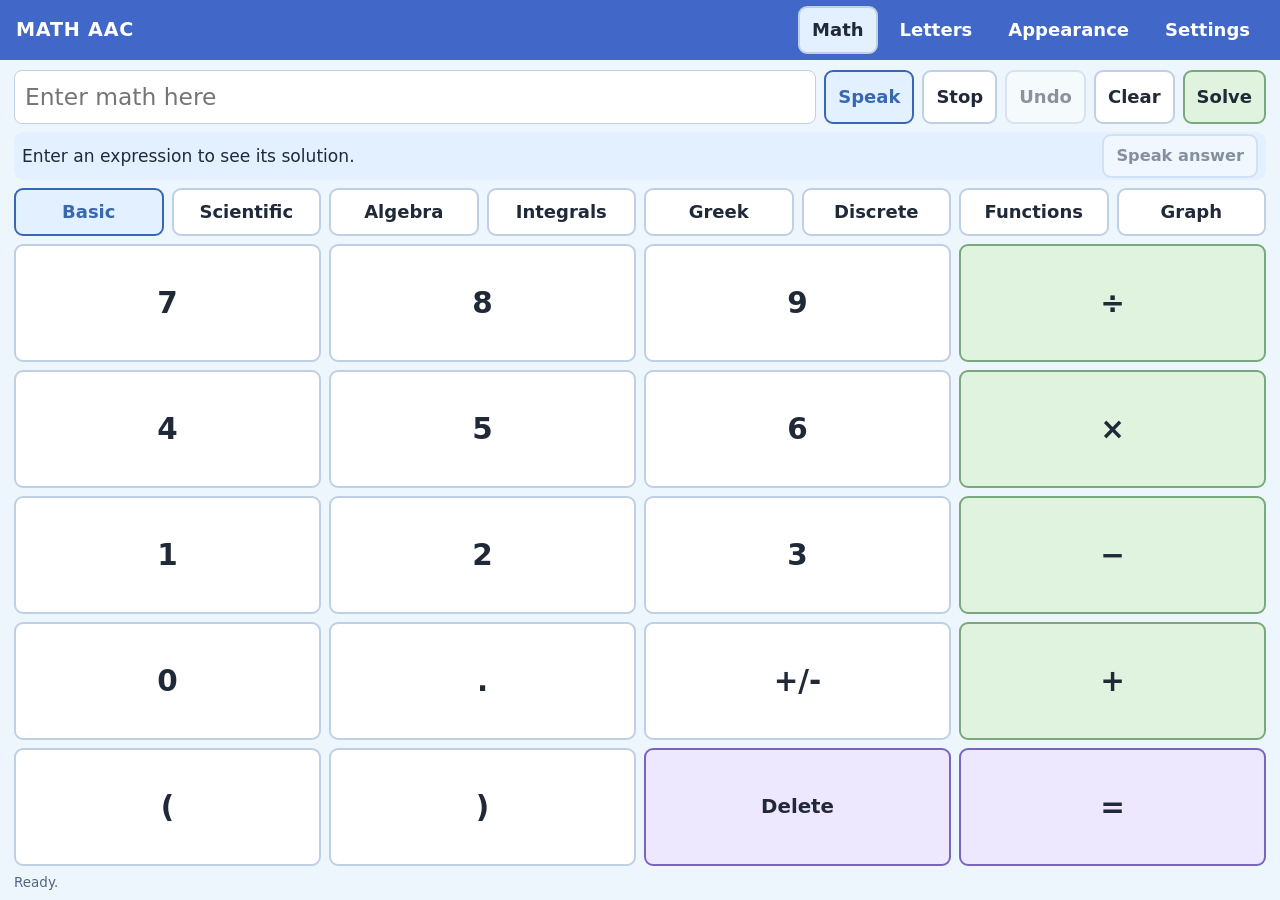
==== commit a46e81d2: "Major Design Changes and Bug Fixes:" ====
--- a/App/index (1).html
+++ b/App/index (1).html
@@ -1,374 +1,123 @@
 <!doctype html>
 <html lang="en">
 <head>
-  <meta charset="utf-8">
-  <meta name="viewport" content="width=device-width, initial-scale=1">
-  <meta name="theme-color" content="#1269d3">
-  <meta name="mobile-web-app-capable" content="yes">
-  <meta name="apple-mobile-web-app-capable" content="yes">
-  <meta name="apple-mobile-web-app-status-bar-style" content="default">
+  <meta charset="utf-8"><meta name="viewport" content="width=device-width, initial-scale=1">
+  <meta name="theme-color" content="#1269d3"><meta name="mobile-web-app-capable" content="yes">
   <title>Math AAC Workspace</title>
-  <link rel="manifest" href="manifest.json">
-  <link rel="stylesheet" href="styles.css?v=26">
+  <link rel="manifest" href="manifest.json"><link rel="stylesheet" href="styles.css?v=30">
 </head>
 <body>
-  <!-- App shell: header, persistent rails, and the center subject workspace. -->
   <header class="topbar">
-    <div><div class="brand">MATH AAC</div><div class="tagline">Communication and mathematics</div></div>
-    <button class="button header-speak" data-action="speak">Speak</button>
+    <strong class="brand">MATH AAC</strong>
+    <nav class="main-tabs" aria-label="Workspace">
+      <button class="tab active" aria-pressed="true" data-tab="math">Math</button>
+      <button class="tab" aria-pressed="false" data-tab="spell">Letters</button>
+      <button class="tab" aria-pressed="false" data-tab="appearance">Appearance</button>
+      <button class="tab" aria-pressed="false" data-tab="settings">Settings</button>
+    </nav>
   </header>
-  <main class="app-shell">
-    <!-- Left rail: quick AAC phrases available from every subject. -->
-    <aside class="rail left-rail">
-      <h2>Quick Phrases</h2>
-      <p class="rail-help">Common responses for easy communication.</p>
-      <div class="stack" id="quick-phrases"></div>
-      <button class="button green" data-tab="communication">Custom Phrases</button>
-    </aside>
-
-    <!-- Center workspace: main tabs, shared display/Speak bar, and sub-tabs. -->
-    <section class="workspace">
-      <nav class="tabs main-tabs" aria-label="Main subjects">
-        <button class="tab active" data-tab="math">Math Board</button>
-        <button class="tab" data-tab="spell">AAC Spell Board</button>
-        <button class="tab" data-tab="communication">Communication</button>
+  <main class="workspace">
+    <div class="display-row">
+      <input id="display" aria-label="Math and speech bar" autocomplete="off" placeholder="Enter math here">
+      <button class="button blue" data-action="speak">Speak</button>
+      <button class="button" id="calculator-stop">Stop</button>
+      <button class="button" id="calculator-undo" disabled>Undo</button>
+      <button class="button" data-action="clear">Clear</button>
+      <button class="button green" id="shared-solve">Solve</button>
+    </div>
+    <div class="result-strip">
+      <output id="calculator-result" role="status">Ready.</output>
+      <button class="button" id="speak-answer" disabled>Speak answer</button>
+      <button class="button" id="shared-use-answer" hidden>Use answer</button>
+    </div>
+    <div class="editing-location" id="field-context" hidden>
+      <span id="editing-location" role="status"></span>
+      <button class="button" id="return-to-field">Return to field</button>
+      <button class="button" id="finish-field">Done editing field</button>
+    </div>
+    <section class="subject active" id="math">
+      <nav class="sub-tabs" aria-label="Math tools">
+        <button class="subtab active" aria-pressed="true" data-subtab="basic">Basic</button>
+        <button class="subtab" aria-pressed="false" data-subtab="scientific">Scientific</button>
+        <button class="subtab" aria-pressed="false" data-subtab="algebra">Algebra</button>
+        <button class="subtab" aria-pressed="false" data-subtab="calculus">Integrals</button>
+        <button class="subtab" aria-pressed="false" data-subtab="greek">Greek</button>
+        <button class="subtab" aria-pressed="false" data-subtab="discrete">Discrete</button>
+        <button class="subtab" aria-pressed="false" data-subtab="functions">Functions</button>
+        <button class="subtab" aria-pressed="false" data-subtab="graphing">Graph</button>
       </nav>
-      <div class="display-row">
-        <input id="display" aria-label="Input and display area" autocomplete="off" placeholder="Type a message or equation">
-        <button class="button blue" data-action="speak">Speak</button>
-        <button class="button small" data-action="backspace">Backspace</button>
-        <button class="button small" data-action="clear">Clear</button>
+      <div class="math-stage" id="math-stage" data-panel="basic">
+        <div class="tool-panels">
+          <section class="subpanel active" id="basic" aria-label="Basic calculator"></section>
+          <section class="subpanel" id="scientific" aria-label="Scientific functions">
+            <div class="symbol-grid" data-buttons="functions"></div>
+            <div class="symbol-grid science-extra">
+              <button class="button" data-value="pi">pi</button><button class="button" data-value="e">e</button>
+              <button class="button" data-value="^2">Square</button><button class="button" data-value="^">Power</button>
+              <button class="button" data-value="10^" aria-label="Ten to a power">10^x</button><button class="button" data-value="sign(">Sign</button>
+              <button class="button" data-value="Ans" aria-label="Last answer">Ans</button><button class="button" data-value="E" aria-label="Scientific notation">EE</button>
+              <button class="button" data-value="/100">Percent</button><button class="button" id="calculator-angle" data-action="mode">Radians</button>
+            </div>
+          </section>
+          <section class="subpanel" id="algebra" aria-label="Algebra">
+            <div class="symbol-grid" data-buttons="algebra"></div>
+            <div class="form-card">
+              <div class="field-row"><select id="calculator-template" aria-label="Build an expression"><option value="fraction">Fraction</option><option value="power">Power</option></select><button class="button blue" id="calculator-insert-template">Insert expression</button></div>
+              <div class="field-row"><div><label id="template-first-label" for="template-first">Numerator</label><input id="template-first" autocomplete="off"></div><div><label id="template-second-label" for="template-second">Denominator</label><input id="template-second" autocomplete="off"></div></div>
+            </div>
+          </section>
+          <section class="subpanel" id="calculus" aria-label="Integral editor">
+            <div class="local-tabs" role="group" aria-label="Integral type"><button class="button" id="integral-indefinite" aria-pressed="false">Indefinite</button><button class="button blue" id="integral-definite" aria-pressed="true">Definite</button></div>
+            <div class="integral-editor">
+              <span class="integral-sign" aria-hidden="true">&int;</span>
+              <div id="integral-bounds" class="bounds"><div><label for="integral-upper">Upper</label><input id="integral-upper" value="1" autocomplete="off"></div><div><label for="integral-lower">Lower</label><input id="integral-lower" value="0" autocomplete="off"></div></div>
+              <div class="integrand"><label for="integral-expression">Expression</label><input id="integral-expression" value="x^2" autocomplete="off"></div>
+              <div class="variable"><label for="integral-variable">Variable</label><input id="integral-variable" value="x" autocomplete="off"></div>
+            </div>
+            <div class="button-row"><button class="button green" id="integral-calculate">Solve integral</button><button class="button" data-tool-display="integral-expression">Use bar</button><button class="button" id="integral-example">Example</button></div>
+            <output class="tool-result" id="integral-result" role="status">Tap a field to edit.</output>
+          </section>
+          <section class="subpanel" id="greek" aria-label="Greek letters">
+            <div class="symbol-grid greek-grid" id="greek-letters"></div>
+            <div class="button-row"><button class="button" id="greek-function">Define with theta</button><button class="button" id="greek-define">Save definition in bar</button></div>
+          </section>
+          <section class="subpanel" id="discrete" aria-label="Discrete mathematics">
+            <label for="discrete-operation">Operation</label><select id="discrete-operation"><option value="sum">Finite sum</option><option value="product">Finite product</option><option value="choose">Combinations</option><option value="permute">Permutations</option><option value="union">Set union</option><option value="intersection">Set intersection</option><option value="difference">Set difference</option><option value="and">Logic AND</option><option value="or">Logic OR</option><option value="implies">Implication</option></select>
+            <div id="discrete-series"><div class="field-row"><div><label for="series-expression">Term</label><input id="series-expression" value="k^2"></div><div><label for="series-variable">Index variable</label><input id="series-variable" value="k"></div></div><div class="field-row"><div><label for="series-lower">First index</label><input id="series-lower" value="1"></div><div><label for="series-upper">Last index</label><input id="series-upper" value="5"></div></div></div>
+            <div id="discrete-counting" class="field-row" hidden><div><label for="count-n">Total (n)</label><input id="count-n" value="5"></div><div><label for="count-r">Selected (r)</label><input id="count-r" value="2"></div></div>
+            <div id="discrete-sets" hidden><label for="set-a">Set A (comma separated)</label><input id="set-a" value="1, 2, 3"><label for="set-b">Set B</label><input id="set-b" value="2, 3, 4"></div>
+            <div id="discrete-logic" class="field-row" hidden><div><label for="logic-p">Statement p</label><select id="logic-p"><option value="true">True</option><option value="false">False</option></select></div><div><label for="logic-q">Statement q</label><select id="logic-q"><option value="true">True</option><option value="false">False</option></select></div></div>
+            <div class="button-row"><button class="button green" id="discrete-calculate">Calculate</button><button class="button" data-result-to-bar="discrete-result">Send result to bar</button></div><output class="tool-result" id="discrete-result" role="status">Choose an operation.</output>
+          </section>
+          <section class="subpanel" id="functions" aria-label="Named functions">
+            <nav class="local-tabs" aria-label="Function task"><button class="button active" aria-pressed="true" data-page="function-define">Define</button><button class="button" aria-pressed="false" data-page="function-evaluate">Evaluate</button><button class="button" aria-pressed="false" data-page="function-compose">Compose</button></nav>
+            <div class="tool-page active" id="function-define"><div class="field-row"><div><label for="function-name">Name</label><input id="function-name" value="f"></div><div><label for="function-parameters">Variables</label><input id="function-parameters" value="x"></div></div><label for="function-rule">Rule</label><input id="function-rule" placeholder="2x+3"><div class="button-row"><button class="button green" id="save-function">Save function</button><button class="button" id="show-functions">List saved functions</button></div></div>
+            <div class="tool-page" id="function-evaluate"><label for="saved-function">Saved function</label><select id="saved-function"></select><label for="function-arguments">Evaluate at</label><input id="function-arguments" placeholder="5"><div class="button-row"><button class="button green" id="evaluate-function">Evaluate</button><button class="button" id="edit-function">Edit rule</button><button class="button" id="use-function">Use in calculator</button><button class="button" id="insert-function">Insert call</button></div></div>
+            <div class="tool-page" id="function-compose"><p class="hint">Choose the outer function and input on Evaluate.</p><label for="compose-function">Inner function</label><select id="compose-function"></select><button class="button green" id="evaluate-composition">Evaluate composition</button></div>
+            <output class="tool-result" id="function-result" role="status">Define a function to begin.</output>
+          </section>
+          <section class="subpanel" id="graphing" aria-label="Graphing">
+            <nav class="local-tabs" aria-label="Graph task"><button class="button active" aria-pressed="true" data-page="graph-plot-page">Plot</button><button class="button" aria-pressed="false" data-page="graph-window-page">Window</button></nav>
+            <div class="tool-page active" id="graph-plot-page"><div class="field-row"><div><label for="graph-expression">y =</label><input id="graph-expression" value="x^2"></div><div><label for="graph-function">Saved function</label><select id="graph-function"><option value="">Choose a function</option></select></div><button class="button green" id="graph-plot">Plot</button></div><svg id="graph-canvas" viewBox="0 0 720 460" role="img" aria-label="Function graph"></svg><div class="field-row"><div><label for="graph-at">x value</label><input id="graph-at" value="0"></div><button class="button" id="graph-evaluate">Find y</button><button class="button" id="graph-use-display">Use bar</button></div></div>
+            <div class="tool-page" id="graph-window-page"><div class="field-row"><div><label for="graph-xmin">x minimum</label><input id="graph-xmin" value="-10"></div><div><label for="graph-xmax">x maximum</label><input id="graph-xmax" value="10"></div></div><div class="field-row"><div><label for="graph-ymin">y minimum</label><input id="graph-ymin" value="-10"></div><div><label for="graph-ymax">y maximum</label><input id="graph-ymax" value="10"></div></div><div class="button-row"><button class="button" id="graph-reset">Reset window</button><button class="button blue" aria-pressed="false" data-page="graph-plot-page" data-plot-return>Back to plot</button></div></div>
+            <output class="tool-result" id="graph-result" role="status">Choose Plot.</output>
+          </section>
+        </div>
+        <div class="key-grid" id="workspace-keypad" role="group" aria-label="Number pad">
+          <button class="key" data-value="7">7</button><button class="key" data-value="8">8</button><button class="key" data-value="9">9</button><button class="key action" data-value="/" aria-label="Divide">&divide;</button>
+          <button class="key" data-value="4">4</button><button class="key" data-value="5">5</button><button class="key" data-value="6">6</button><button class="key action" data-value="*" aria-label="Multiply">&times;</button>
+          <button class="key" data-value="1">1</button><button class="key" data-value="2">2</button><button class="key" data-value="3">3</button><button class="key action" data-value="-" aria-label="Subtract">&minus;</button>
+          <button class="key" data-value="0">0</button><button class="key" data-value=".">.</button><button class="key" data-action="sign" aria-label="Change sign">+/-</button><button class="key action" data-value="+" aria-label="Add">+</button>
+          <button class="key" data-value="(">(</button><button class="key" data-value=")">)</button><button class="key secondary" data-action="backspace">Delete</button><button class="key enter" data-action="evaluate">=</button>
+        </div>
       </div>
-
-      <!-- Math subject: TI-style calculator and math sub-subjects. -->
-      <section class="subject active" id="math">
-        <output id="calculator-result" class="calculator-live-result" role="status" aria-live="polite">Enter an expression to see its solution.</output>
-        <nav class="tabs sub-tabs" aria-label="Math subjects">
-          <button class="subtab active" data-subtab="basic">Basic</button><button class="subtab" data-subtab="algebra">Algebra</button><button class="subtab" data-subtab="calculus">Calculus</button><button class="subtab" data-subtab="greek">Greek / Discrete</button><button class="subtab" data-subtab="functions">Functions</button><button class="subtab" data-subtab="graphing">Graphing</button>
-        </nav>
-        <div class="math-panel subpanel active" id="basic">
-          <h2>Numbers and operators</h2>
-          <div class="key-grid ti83-grid">
-            <button class="key secondary" data-action="second" aria-label="Second function">2nd</button><button class="key secondary" data-action="mode">MODE</button><button class="key secondary" data-action="backspace">DEL</button><button class="key" data-value="(">(</button><button class="key" data-value=")">)</button><button class="key action" data-value="/" aria-label="Divide">÷</button>
-            <button class="key function secondable" data-value="sin(" data-primary-label="sin" data-secondary-label="sin⁻¹" data-primary-value="sin(" data-secondary-value="asin(" aria-label="Sine">sin</button><button class="key function secondable" data-value="cos(" data-primary-label="cos" data-secondary-label="cos⁻¹" data-primary-value="cos(" data-secondary-value="acos(" aria-label="Cosine">cos</button><button class="key function secondable" data-value="tan(" data-primary-label="tan" data-secondary-label="tan⁻¹" data-primary-value="tan(" data-secondary-value="atan(" aria-label="Tangent">tan</button><button class="key function secondable" data-value="^" data-primary-label="^" data-secondary-label="x²" data-primary-value="^" data-secondary-value="**2" aria-label="Power">^</button><button class="key function secondable" data-value="sqrt(" data-primary-label="√" data-secondary-label="x²" data-primary-value="sqrt(" data-secondary-value="**2" aria-label="Square root">√</button><button class="key action" data-value="*" aria-label="Multiply">×</button>
-            <button class="key" data-value="7">7</button><button class="key" data-value="8">8</button><button class="key" data-value="9">9</button><button class="key function" data-value="π" aria-label="Pi">π</button><button class="key function" data-value="e">e</button><button class="key action" data-value="-" aria-label="Subtract">−</button>
-            <button class="key" data-value="4">4</button><button class="key" data-value="5">5</button><button class="key" data-value="6">6</button><button class="key function secondable" data-value="log(" data-primary-label="log" data-secondary-label="10ˣ" data-primary-value="log(" data-secondary-value="10**" aria-label="Logarithm">log</button><button class="key function secondable" data-value="abs(" data-primary-label="|x|" data-secondary-label="sign" data-primary-value="abs(" data-secondary-value="sign(" aria-label="Absolute value">|x|</button><button class="key action" data-value="+" aria-label="Add">+</button>
-            <button class="key" data-value="1">1</button><button class="key" data-value="2">2</button><button class="key" data-value="3">3</button><button class="key function" data-value="Ans">Ans</button><button class="key" data-value=".">.</button><button class="key enter" data-action="evaluate" aria-label="Equals">=</button>
-            <button class="key" data-value="0">0</button><button class="key" data-action="sign">+/-</button><button class="key function" data-value="E">EE</button><button class="key" data-value="/100">%</button><button class="key secondary" data-action="clear">CLEAR</button><button class="key enter" data-action="evaluate">ENTER</button>
-          </div>
-          <div class="button-grid">
-            <button class="button" data-open-math="functions">Define functions</button>
-            <button class="button" id="calculator-insert-function">Insert saved function</button>
-            <button class="button" data-action="integral">∫ Integral</button>
-          </div>
-          <label for="calculator-function">Saved function</label><select class="button wide" id="calculator-function" aria-label="Saved function for calculator"></select>
-          <button class="button blue wide" data-action="speak">Read the result aloud</button>
-        </div>
-        <div class="subpanel" id="algebra"><h2>Algebra controls</h2><div class="button-grid" data-buttons="algebra"></div></div>
-        <div class="subpanel" id="calculus">
-          <h2>Integrals</h2>
-          <p class="muted">Choose Definite or Indefinite. Tap Expression, Lower bound, or Upper bound, then use the keypad below. Press SOLVE for the answer.</p>
-          <div class="card math-tool-card">
-            <div class="button-grid math-actions" role="group" aria-label="Integral type">
-              <button class="button" id="integral-indefinite" aria-pressed="false">∫ Indefinite</button>
-              <button class="button blue" id="integral-definite" aria-pressed="true">∫ Definite</button>
-            </div>
-            <p class="muted" id="integral-entry-help">Tap a slot to edit it, or press Tab to move from the lower bound to the upper bound, expression, and variable.</p>
-            <div class="integral-editor" role="group" aria-label="Integral expression" aria-describedby="integral-entry-help">
-              <div class="integral-operator">
-                <span class="integral-sign" aria-hidden="true">∫</span>
-                <div id="integral-bounds">
-                  <label class="integral-slot-label" for="integral-lower">Lower bound</label><input class="integral-slot integral-lower" id="integral-lower" value="0" placeholder="□" aria-label="Lower bound" autocomplete="off" spellcheck="false">
-                  <label class="integral-slot-label" for="integral-upper">Upper bound</label><input class="integral-slot integral-upper" id="integral-upper" value="1" placeholder="□" aria-label="Upper bound" autocomplete="off" spellcheck="false">
-                </div>
-              </div>
-              <div class="integral-integrand"><label class="integral-slot-label" for="integral-expression">Integrand</label><input id="integral-expression" value="x^2" placeholder="Expression" aria-label="Integrand" autocomplete="off" spellcheck="false"></div>
-              <div class="integral-differential"><span aria-hidden="true">d</span><label class="integral-slot-label" for="integral-variable">Integrate with respect to</label><input id="integral-variable" value="x" placeholder="x" aria-label="Integrate with respect to" autocomplete="off" spellcheck="false"></div>
-            </div>
-            <div class="button-grid integral-field-tabs" role="group" aria-label="Choose integral field">
-              <button class="button" id="integral-edit-lower" data-integral-field="integral-lower" aria-pressed="false">Lower bound</button>
-              <button class="button" id="integral-edit-upper" data-integral-field="integral-upper" aria-pressed="false">Upper bound</button>
-              <button class="button" id="integral-edit-expression" data-integral-field="integral-expression" aria-pressed="false">Expression</button>
-              <button class="button" id="integral-edit-variable" data-integral-field="integral-variable" aria-pressed="false">Variable</button>
-            </div>
-            <p class="muted" id="integral-help">Numerical approximation for continuous functions over finite bounds. Bounds accept expressions such as pi. Do not use intervals crossing a singularity.</p>
-            <div class="button-grid math-actions"><button class="button green" id="integral-calculate">SOLVE</button><button class="button" data-tool-display="integral-expression">Use display</button><button class="button" id="integral-example">Example: x² from 0 to 3</button></div>
-            <div class="result" id="integral-result" role="status" aria-live="polite">∫ from 0 to 1 of x² dx ≈ 0.333333333333</div>
-            <div id="integral-keypad-host">
-              <p class="muted keypad-target">Keypad edits: Integrand</p>
-              <div class="key-grid ti83-grid" role="group" aria-label="Integral keypad">
-                <button type="button" class="key" data-tool-key="7">7</button>
-                <button type="button" class="key" data-tool-key="8">8</button>
-                <button type="button" class="key" data-tool-key="9">9</button>
-                <button type="button" class="key" data-tool-key="+">+</button>
-                <button type="button" class="key" data-tool-key="(">(</button>
-                <button type="button" class="key" data-tool-key=")">)</button>
-                <button type="button" class="key" data-tool-key="4">4</button>
-                <button type="button" class="key" data-tool-key="5">5</button>
-                <button type="button" class="key" data-tool-key="6">6</button>
-                <button type="button" class="key" data-tool-key="-">-</button>
-                <button type="button" class="key" data-tool-key="x">x</button>
-                <button type="button" class="key" data-tool-key="^">^</button>
-                <button type="button" class="key" data-tool-key="1">1</button>
-                <button type="button" class="key" data-tool-key="2">2</button>
-                <button type="button" class="key" data-tool-key="3">3</button>
-                <button type="button" class="key" data-tool-key="*">*</button>
-                <button type="button" class="key" data-tool-key="k">k</button>
-                <button type="button" class="key" data-tool-key="/">/</button>
-                <button type="button" class="key" data-tool-key="0">0</button>
-                <button type="button" class="key" data-tool-key=".">.</button>
-                <button type="button" class="key" data-tool-key="pi">pi</button>
-                <button type="button" class="key" data-tool-key="sin(">sin(</button>
-                <button type="button" class="key" data-tool-key="cos(">cos(</button>
-                <button type="button" class="key" data-tool-key="exp(">exp(</button>
-                <button type="button" class="key" data-tool-key="x²">x²</button>
-                <button type="button" class="key" data-tool-key="t">t</button>
-                <button type="button" class="key" data-tool-key="sqrt(">sqrt(</button>
-                <button type="button" class="key" data-tool-key="ln(">ln(</button>
-                <button type="button" class="key secondary" data-tool-key="DEL">DEL</button>
-                <button type="button" class="key secondary" data-tool-key="CLEAR">CLEAR</button>
-                <button type="button" class="key secondary" data-tool-key="Previous">Previous</button>
-                <button type="button" class="key secondary" data-tool-key="Next">Next</button>
-                <button type="button" class="key enter" data-tool-key="ENTER">ENTER</button>
-              </div>
-            </div>
-            <button class="button wide" data-speak-result="integral-result">Read integral result aloud</button>
-          </div>
-        </div>
-        <div class="subpanel" id="greek">
-          <h2>Greek letters</h2>
-          <p class="muted">Choose a letter to insert it in the display. Letters are variables, not fixed numbers. Define a function such as f(θ)=sin(θ), then evaluate f(pi/2).</p>
-          <div class="button-grid" id="greek-letters"></div>
-          <div class="button-grid math-actions"><button class="button" id="greek-function">Define with θ</button><button class="button" id="greek-define">Save definition in display</button><button class="button" data-open-math="functions">Open functions</button></div>
-          <h2 class="section-title">Discrete mathematics</h2>
-          <div class="card math-tool-card">
-            <label for="discrete-operation">Operation</label>
-            <select id="discrete-operation"><option value="sum">Σ Finite sum</option><option value="product">Π Finite product</option><option value="choose">nCr — combinations</option><option value="permute">nPr — permutations</option><option value="union">A ∪ B — union</option><option value="intersection">A ∩ B — intersection</option><option value="difference">A ∖ B — difference</option><option value="and">p ∧ q — AND</option><option value="or">p ∨ q — OR</option><option value="implies">p → q — implication</option></select>
-            <div id="discrete-series">
-              <label for="series-expression">Term</label><input id="series-expression" value="k^2">
-              <label for="series-variable">Index variable</label><input id="series-variable" value="k">
-              <div class="math-fields"><div><label for="series-lower">First index (inclusive)</label><input id="series-lower" value="1"></div><div><label for="series-upper">Last index (inclusive)</label><input id="series-upper" value="5"></div></div>
-            </div>
-            <div id="discrete-counting" class="math-fields" hidden><div><label for="count-n">Total items (n)</label><input id="count-n" value="5"></div><div><label for="count-r">Items selected (r)</label><input id="count-r" value="2"></div></div>
-            <div id="discrete-sets" hidden><p class="muted">Enter comma-separated elements. Matching ignores surrounding spaces; numbers and labels are compared as written.</p><label for="set-a">Set A</label><input id="set-a" value="1, 2, 3"><label for="set-b">Set B</label><input id="set-b" value="2, 3, 4"></div>
-            <div id="discrete-logic" class="math-fields" hidden><div><label for="logic-p">Statement p</label><select id="logic-p"><option value="true">True</option><option value="false">False</option></select></div><div><label for="logic-q">Statement q</label><select id="logic-q"><option value="true">True</option><option value="false">False</option></select></div></div>
-            <button class="button green wide" id="discrete-calculate">Calculate</button>
-            <div class="result" id="discrete-result" role="status" aria-live="polite">Choose an operation and enter its values.</div>
-            <button class="button wide" data-speak-result="discrete-result">Read discrete result aloud</button>
-          </div>
-        </div>
-        <div class="subpanel" id="graphing">
-          <h2>Graph a function</h2>
-          <p class="muted">Plot an expression in x or a saved function. Trigonometric functions use radians.</p>
-          <div class="card math-tool-card">
-            <label for="graph-function">Saved function (one variable)</label><select id="graph-function"><option value="">Choose a function</option></select>
-            <label for="graph-expression">y =</label><input id="graph-expression" value="x^2" autocomplete="off">
-            <div class="math-fields"><div><label for="graph-xmin">x minimum</label><input id="graph-xmin" value="-10"></div><div><label for="graph-xmax">x maximum</label><input id="graph-xmax" value="10"></div><div><label for="graph-ymin">y minimum</label><input id="graph-ymin" value="-10"></div><div><label for="graph-ymax">y maximum</label><input id="graph-ymax" value="10"></div></div>
-            <div class="button-grid math-actions"><button class="button green" id="graph-plot">Plot graph</button><button class="button" id="graph-use-display">Use display</button><button class="button" id="graph-reset">Reset window</button></div>
-            <div class="result" id="graph-result" role="status" aria-live="polite">Enter an expression, then choose Plot graph.</div>
-            <svg id="graph-canvas" viewBox="0 0 720 460" role="img" aria-label="Function graph"></svg>
-            <label for="graph-at">Evaluate graph at x</label><input id="graph-at" value="0"><button class="button wide" id="graph-evaluate">Find y at this x</button>
-          </div>
-        </div>
-        <div class="subpanel" id="functions">
-          <h2>Define and evaluate functions</h2>
-          <p class="muted">Choose a field, then use the buttons or type. Save a rule, choose it below, and enter a value.</p>
-          <div class="button-grid">
-            <button class="button" data-function-template="f">Define f(x)</button><button class="button" data-function-template="g">Define g(x)</button><button class="button" data-function-template="h">Define h(x)</button><button class="button" data-open-math="basic">Calculator</button>
-          </div>
-          <div class="card">
-            <label for="function-name">Function name</label><input id="function-name" value="f" autocomplete="off">
-            <label for="function-parameters">Variables (separate with commas)</label><input id="function-parameters" value="x" autocomplete="off">
-            <label for="function-rule">Rule, such as 2x+3</label><input id="function-rule" placeholder="2x+3" autocomplete="off">
-            <button class="button green wide" id="save-function">Save function</button>
-            <label for="saved-function">Saved function</label><select id="saved-function"></select>
-            <div class="button-grid"><button class="button" id="edit-function">Edit selected</button><button class="button" id="use-function">Use in calculator</button><button class="button" id="insert-function">Insert into field</button><button class="button" id="show-functions">List functions</button></div>
-            <label for="function-arguments">Evaluate at (for example 5, or 3,4 for two variables)</label><input id="function-arguments" placeholder="5" autocomplete="off">
-            <button class="button blue wide" id="evaluate-function">Evaluate selected function</button>
-            <label for="compose-function">Compose with (inner function)</label><select id="compose-function"></select>
-            <button class="button blue wide" id="evaluate-composition">Evaluate composition</button>
-            <div class="result" id="function-result" role="status" aria-live="polite">Define a function to get started.</div>
-          </div>
-          <p class="muted" id="function-keypad-target">Keypad edits: Rule</p>
-          <div class="key-grid ti83-grid" id="function-keypad"></div>
-          <h2>Common functions</h2><div class="button-grid" data-buttons="functions"></div>
-          <button class="button blue wide" data-action="evaluate">Evaluate display</button>
-        </div>
-      </section>
-
-      <!-- AAC subject: large spelling, number, punctuation, and word boards. -->
-      <section class="subject" id="spell">
-        <nav class="tabs sub-tabs" aria-label="AAC spelling sections">
-          <button class="subtab active" data-subtab="letters">Letters</button><button class="subtab" data-subtab="numbers">Numbers</button><button class="subtab" data-subtab="punctuation">Punctuation</button><button class="subtab" data-subtab="words">Common words</button>
-        </nav>
-        <div class="subpanel active" id="letters"><h2>Spell a message</h2><p class="muted">Tap letters to build the display, then press Speak once.</p><div class="spell-grid" id="letter-buttons"><button class="button" data-spell="A">A</button><button class="button" data-spell="B">B</button><button class="button" data-spell="C">C</button><button class="button" data-spell="D">D</button><button class="button" data-spell="E">E</button><button class="button" data-spell="F">F</button><button class="button" data-spell="G">G</button><button class="button" data-spell="H">H</button><button class="button" data-spell="I">I</button><button class="button" data-spell="J">J</button><button class="button" data-spell="K">K</button><button class="button" data-spell="L">L</button><button class="button" data-spell="M">M</button><button class="button" data-spell="N">N</button><button class="button" data-spell="O">O</button><button class="button" data-spell="P">P</button><button class="button" data-spell="Q">Q</button><button class="button" data-spell="R">R</button><button class="button" data-spell="S">S</button><button class="button" data-spell="T">T</button><button class="button" data-spell="U">U</button><button class="button" data-spell="V">V</button><button class="button" data-spell="W">W</button><button class="button" data-spell="X">X</button><button class="button" data-spell="Y">Y</button><button class="button" data-spell="Z">Z</button></div><button class="button blue wide" data-action="speak">Speak message</button></div>
-        <div class="subpanel" id="numbers"><h2>Numbers</h2><div class="spell-grid number-grid"><button class="button" data-spell="1">1</button><button class="button" data-spell="2">2</button><button class="button" data-spell="3">3</button><button class="button" data-spell="4">4</button><button class="button" data-spell="5">5</button><button class="button" data-spell="6">6</button><button class="button" data-spell="7">7</button><button class="button" data-spell="8">8</button><button class="button" data-spell="9">9</button><button class="button" data-spell="0">0</button></div></div>
-        <div class="subpanel" id="punctuation"><h2>Punctuation</h2><div class="spell-grid"><button class="button" data-spell=" ">Space</button><button class="button" data-spell=".">Period</button><button class="button" data-spell=",">Comma</button><button class="button" data-spell="?">Question mark</button><button class="button" data-spell="!">Exclamation mark</button><button class="button" data-spell="'">Apostrophe</button><button class="button" data-action="backspace">Backspace</button><button class="button" data-action="clear">Clear</button></div></div>
-        <div class="subpanel" id="words"><h2>Common words</h2><div class="button-grid" data-buttons="words"></div><button class="button green wide" data-action="speak">Speak message</button></div>
-      </section>
-
-      <section class="subject" id="communication"><div class="communication-grid"><div class="card"><h2>Sentence builder</h2><div class="button-grid" data-buttons="words"></div><button class="button green wide" data-action="speak">Speak sentence</button></div><div class="card"><h2>My phrases</h2><p class="muted">Choose a phrase from the left rail or build one here.</p><button class="button blue wide" data-action="speak">Read display aloud</button></div><div class="card transcript-card"><h2>Transcript</h2><p class="muted">Messages you speak appear here. You can edit the text, then copy it into Notes or Word. Saved on this device.</p><label for="transcript">Transcript text</label><textarea id="transcript" rows="9" placeholder="Spoken messages will appear here."></textarea><div class="transcript-actions"><button class="button blue" id="copy-transcript" type="button">Copy transcript</button><button class="button" id="clear-transcript" type="button">Clear transcript</button></div></div></div></section>
-
-      <section class="subject" id="settings"><div class="card settings-card"><h2>Personalize the workspace</h2><label for="theme-select">Color theme</label><select id="theme-select"><option value="light">Bright blue</option><option value="high">High contrast</option><option value="warm">Warm</option></select><label for="size-range">Button and text size</label><input id="size-range" type="range" min="16" max="24" value="18"><label for="google-voice">Google Cloud voice</label><select id="google-voice"><option value="en-US-Neural2-F">English US - Neural Female</option><option value="en-US-Neural2-C">English US - Neural Male</option><option value="en-US-Wavenet-F">English US - Wavenet Female</option><option value="en-US-Wavenet-D">English US - Wavenet Male</option><option value="en-GB-Neural2-A">English UK - Neural Female</option><option value="en-GB-Neural2-B">English UK - Neural Male</option></select><p class="engine-status">Primary speech engine: Google Cloud. Free monthly quota applies. Kokoro is used automatically without internet or credentials.</p><label for="kokoro-voice">Offline Kokoro voice</label><select id="kokoro-voice"><option value="af_heart">Heart</option><option value="af_bella">Bella</option><option value="af_sarah">Sarah</option><option value="am_adam">Adam</option><option value="am_michael">Michael</option><option value="bf_emma">Emma</option><option value="bf_isabella">Isabella</option><option value="bm_george">George</option><option value="bm_lewis">Lewis</option></select><label for="voice-select">Final browser fallback voice</label><select id="voice-select"></select><label for="rate-range">Speech rate</label><input id="rate-range" type="range" min="100" max="240" value="175"><label for="volume-range">Speech volume</label><input id="volume-range" type="range" min="30" max="100" value="100"><button class="button blue" data-action="test-voice">Test Google voice</button><label class="check"><input id="auto-speak" type="checkbox" checked> Speak quick phrases immediately</label></div></section>
     </section>
-
-    <aside class="rail right-rail"><h2>Math Tools</h2><button class="button green" data-open-math="basic">Calculator</button><button class="button" data-action="graph">Graphing (Basic)</button><button class="button" data-action="history">Equation History</button><h2 class="section-title">User Options</h2><button class="button" data-tab="settings">My Icons</button><button class="button" data-tab="settings">Appearance</button><button class="button" data-tab="settings">Settings</button><p class="status" id="status">Ready. Choose a phrase, symbol, or tool.</p></aside>
-  <!-- Right rail owns Math Tools, User Options, and the Settings entry point. -->
+    <section class="subject" id="spell" aria-label="Letters"><div class="letter-grid" id="letter-buttons"></div></section>
+    <section class="subject" id="appearance" aria-label="Appearance"><div class="settings-grid"><div class="form-card"><label for="theme-select">Color theme</label><select id="theme-select"><option value="light">Bright blue</option><option value="high">High contrast</option><option value="warm">Warm</option></select><label for="size-range">Text size</label><input id="size-range" type="range" min="16" max="24" value="18"></div><div class="form-card"><label class="check"><input type="checkbox" id="calculator-still" checked> Keep buttons still</label><label class="check"><input type="checkbox" id="calculator-preview" checked> Show answers while typing</label><p class="hint">Large keys stay in the same place on every math tool.</p></div></div></section>
+    <section class="subject" id="settings" aria-label="Speech settings"><div class="settings-grid"><div class="form-card"><label for="google-voice">Online voice</label><select id="google-voice"><option value="en-US-Neural2-F">English US - Neural Female</option><option value="en-US-Neural2-C">English US - Neural Male</option><option value="en-US-Wavenet-F">English US - Wavenet Female</option><option value="en-US-Wavenet-D">English US - Wavenet Male</option><option value="en-GB-Neural2-A">English UK - Neural Female</option><option value="en-GB-Neural2-B">English UK - Neural Male</option></select><label for="kokoro-voice">Offline voice</label><select id="kokoro-voice"><option value="af_heart">Heart</option><option value="af_bella">Bella</option><option value="af_sarah">Sarah</option><option value="am_adam">Adam</option><option value="am_michael">Michael</option><option value="bf_emma">Emma</option><option value="bf_isabella">Isabella</option><option value="bm_george">George</option><option value="bm_lewis">Lewis</option></select><label for="voice-select">Browser fallback voice</label><select id="voice-select"></select></div><div class="form-card"><label for="rate-range">Speech speed</label><input id="rate-range" type="range" min="100" max="240" value="175"><label for="volume-range">Volume</label><input id="volume-range" type="range" min="30" max="100" value="100"><button class="button blue" data-action="test-voice">Test voice</button><p class="engine-status hint"></p></div></div></section>
+    <p class="status" id="status" role="status" aria-live="polite">Ready.</p>
   </main>
-  <script src="app.js?v=26"></script>
-  <script>
-    const googleVoiceSelect = document.querySelector('#google-voice');
-    if (googleVoiceSelect && !googleVoiceSelect.querySelector('option[value="en-US-Chirp3-HD-Achernar"]')) {
-      googleVoiceSelect.insertAdjacentHTML('afterbegin', '<option value="en-US-Chirp3-HD-Achernar">English US - Chirp 3 HD Achernar</option>');
-    }
-    if (googleVoiceSelect) googleVoiceSelect.value = 'en-US-Chirp3-HD-Achernar';
-    let savedSettings = {};
-    try {
-      const saved = JSON.parse(localStorage.getItem('math-aac-settings') || '{}');
-      if (saved && typeof saved === 'object' && !Array.isArray(saved)) savedSettings = saved;
-    } catch (_) { /* Settings are optional; storage failures must not interrupt startup. */ }
-    const settingIds = ['theme-select', 'size-range', 'google-voice', 'kokoro-voice', 'rate-range', 'volume-range', 'auto-speak'];
-    settingIds.forEach(id => {
-      const control = document.querySelector('#' + id);
-      if (!control || savedSettings[id] === undefined) return;
-      if (control.type === 'checkbox') control.checked = savedSettings[id];
-      else control.value = savedSettings[id];
-    });
-    function applyGlobalSettings() {
-      const settings = {};
-      settingIds.forEach(id => {
-        const control = document.querySelector('#' + id);
-        if (!control) return;
-        settings[id] = control.type === 'checkbox' ? control.checked : control.value;
-      });
-      document.body.dataset.theme = settings['theme-select'] || 'light';
-      document.documentElement.style.setProperty('--font', (settings['size-range'] || 18) + 'px');
-      try { localStorage.setItem('math-aac-settings', JSON.stringify(settings)); } catch (_) { /* Keep session settings when storage is unavailable. */ }
-    }
-    settingIds.forEach(id => document.querySelector('#' + id)?.addEventListener('input', applyGlobalSettings));
-    settingIds.forEach(id => document.querySelector('#' + id)?.addEventListener('change', applyGlobalSettings));
-    applyGlobalSettings();
-    document.addEventListener('click', event => {
-      const spellButton = event.target.closest('[data-spell]');
-      if (spellButton) {
-        const field = document.querySelector('#display');
-        field.setRangeText(spellButton.dataset.spell, field.selectionStart ?? field.value.length, field.selectionEnd ?? field.value.length, 'end');
-        field.focus();
-        window.scheduleCalculatorPreview?.();
-      }
-    });
-    fetch('/api/tts-status').then(response => response.json()).then(info => {
-      const engineStatus = document.querySelector('.engine-status');
-      if (!engineStatus) return;
-      engineStatus.textContent = info.google_configured
-        ? (info.kokoro ? 'Google Cloud is configured; Kokoro is available as a fallback.' : 'Google Cloud is configured; Kokoro is unavailable. Browser speech is the fallback.')
-        : (info.kokoro ? 'Google Cloud is not configured; Kokoro is available as a fallback.' : 'Google Cloud and Kokoro are unavailable; browser speech is the fallback.');
-    }).catch(() => {});
-  </script>
-  <script>
-    function browserSpeak(spoken) {
-      if (!window.speechSynthesis) { document.querySelector('#status').textContent = 'Speech is unavailable on this device. Your message is still in the display.'; return; }
-      const utterance = new SpeechSynthesisUtterance(spoken);
-      const selected = document.querySelector('#voice-select').value;
-      utterance.voice = speechSynthesis.getVoices().find(voice => voice.name === selected) || null;
-      utterance.rate = Number(document.querySelector('#rate-range').value) / 175;
-      utterance.volume = Number(document.querySelector('#volume-range').value) / 100;
-      speechSynthesis.cancel();
-      speechSynthesis.speak(utterance);
-      document.querySelector('#status').textContent = 'Speaking with browser fallback.';
-    }
-    const transcript = document.querySelector('#transcript');
-    try { transcript.value = localStorage.getItem('math-aac-transcript') || ''; } catch (_) {}
-    function saveTranscript() {
-      try { localStorage.setItem('math-aac-transcript', transcript.value); } catch (_) {}
-    }
-    function recordTranscript(message) {
-      transcript.value += (transcript.value.trim() ? '\n' : '') + message.trim();
-      saveTranscript();
-    }
-    transcript.addEventListener('input', saveTranscript);
-    document.querySelector('#copy-transcript').addEventListener('click', async () => {
-      if (!transcript.value.trim()) { document.querySelector('#status').textContent = 'Transcript is empty.'; return; }
-      try {
-        if (!navigator.clipboard?.writeText) throw new Error('Clipboard API unavailable');
-        await navigator.clipboard.writeText(transcript.value);
-      } catch (_) {
-        transcript.focus(); transcript.select();
-        if (!document.execCommand('copy')) { document.querySelector('#status').textContent = 'Select the transcript and press Ctrl+C to copy.'; return; }
-      }
-      document.querySelector('#status').textContent = 'Transcript copied. Paste it into Notes or Word.';
-    });
-    document.querySelector('#clear-transcript').addEventListener('click', () => {
-      if (!transcript.value || !window.confirm('Clear the entire transcript?')) return;
-      transcript.value = ''; saveTranscript();
-      document.querySelector('#status').textContent = 'Transcript cleared.';
-    });
-    let speechRequest = 0, speechController = null, currentAudio = null;
-    function stopCurrentAudio() {
-      if (!currentAudio) return;
-      currentAudio.pause();
-      URL.revokeObjectURL(currentAudio.src);
-      currentAudio = null;
-    }
-    window.speak = async function (text = document.querySelector('#display').value, record = true) {
-      if (!text.trim()) return;
-      if (record) recordTranscript(text);
-      const requestId = ++speechRequest;
-      speechController?.abort();
-      stopCurrentAudio();
-      window.speechSynthesis?.cancel();
-      const spoken = text.replaceAll('cos⁻¹', 'inverse cosine ').replaceAll('sin⁻¹', 'inverse sine ').replaceAll('tan⁻¹', 'inverse tangent ').replaceAll('log₁₀', 'log base ten ').replaceAll('⌈x⌉', 'ceiling ').replaceAll('⌊x⌋', 'floor ').replaceAll('|x|', 'absolute value ').replaceAll('eˣ', 'exponential ').replaceAll('∫', 'integral ').replaceAll('Σ', 'summation ').replaceAll('≠', 'not equal ').replaceAll('≤', 'less than or equal to ').replaceAll('≥', 'greater than or equal to ').replaceAll('∧', 'and ').replaceAll('∨', 'or ').replaceAll('∩', 'intersection ').replaceAll('∪', 'union ').replaceAll('→', 'implies ').replaceAll('∀', 'for all ').replaceAll('∃', 'there exists ').replaceAll('∈', 'is an element of ').replaceAll('α', 'alpha ').replaceAll('β', 'beta ').replaceAll('γ', 'gamma ').replaceAll('δ', 'delta ').replaceAll('θ', 'theta ').replaceAll('λ', 'lambda ').replaceAll('μ', 'mu ').replaceAll('σ', 'sigma ').replaceAll('φ', 'phi ').replaceAll('ω', 'omega ').replaceAll('!', 'factorial ').replaceAll('cos(', 'cosine of ').replaceAll('sin(', 'sine of ').replaceAll('tan(', 'tangent of ').replaceAll('sqrt(', 'square root of ').replaceAll('log10(', 'log base ten of ').replaceAll('log(', 'natural log of ').replaceAll('factorial(', 'factorial of ').replaceAll('π', 'pi').replaceAll('∞', 'infinity').replaceAll('√', 'square root').replaceAll('×', ' multiplied by ').replaceAll('*', ' multiplied by ').replaceAll('÷', ' divided by ').replaceAll('/', ' divided by ').replaceAll('+', ' plus ').replaceAll('−', ' minus ').replaceAll('-', ' minus ').replaceAll('^', ' to the power of ').replaceAll('=', ' equals ').replaceAll('(', ' open parenthesis ').replaceAll(')', ' close parenthesis ');
-      document.querySelector('#status').textContent = 'Preparing Google Cloud speech...';
-      const controller = new AbortController();
-      speechController = controller;
-      const timeout = setTimeout(() => controller.abort(), 30000);
-      try {
-        const response = await fetch('/api/speak', { signal: controller.signal, method: 'POST', headers: {'Content-Type': 'application/json'}, body: JSON.stringify({engine: 'google', text: spoken, voice: document.querySelector('#google-voice').value, kokoro_voice: document.querySelector('#kokoro-voice').value, speed: Number(document.querySelector('#rate-range').value) / 175, volume: Number(document.querySelector('#volume-range').value)}) });
-        if (!response.ok) throw new Error('Speech service unavailable');
-        const blob = await response.blob();
-        if (requestId !== speechRequest) return;
-        const audio = new Audio(URL.createObjectURL(blob));
-        currentAudio = audio;
-        const usedEngine = response.headers.get('X-TTS-Engine') || 'cloud';
-        const usedVoice = response.headers.get('X-TTS-Voice') || document.querySelector('#google-voice').value;
-        const fallback = response.headers.get('X-TTS-Fallback-Reason');
-        if (usedEngine === 'kokoro') audio.volume = Number(document.querySelector('#volume-range').value) / 100;
-        audio.onended = () => { URL.revokeObjectURL(audio.src); if (currentAudio === audio) currentAudio = null; };
-        audio.onerror = () => {
-          if (requestId !== speechRequest) return;
-          stopCurrentAudio();
-          browserSpeak(spoken);
-        };
-        await audio.play();
-        if (requestId !== speechRequest) return;
-        document.querySelector('#status').textContent = fallback ? `Speaking with ${usedEngine} (${usedVoice}). Google fallback: ${fallback}` : `Speaking with ${usedEngine}: ${usedVoice}`;
-      } catch (_error) {
-        if (requestId !== speechRequest) return;
-        stopCurrentAudio();
-        browserSpeak(spoken);
-      } finally {
-        clearTimeout(timeout);
-        if (speechController === controller) speechController = null;
-      }
-    };
-  </script>
-  <script>
-    let secondMode = false;
-    document.addEventListener('click', event => {
-      const button = event.target.closest('[data-action="second"]');
-      if (!button) return;
-      secondMode = !secondMode;
-      document.querySelectorAll('.secondable').forEach(key => {
-        key.textContent = secondMode ? key.dataset.secondaryLabel : key.dataset.primaryLabel;
-        key.dataset.value = secondMode ? key.dataset.secondaryValue : key.dataset.primaryValue;
-        key.classList.toggle('selected', secondMode);
-      });
-      button.classList.toggle('selected', secondMode);
-      document.querySelector('#status').textContent = secondMode ? 'Second functions active.' : 'Primary functions active.';
-    });
-    const extraFunctions = [], functionsPanel = document.querySelector('[data-buttons="functions"]');
-    extraFunctions.forEach(([label, value]) => { const button = document.createElement('button'); button.className = 'button'; button.textContent = label; button.onclick = () => { document.querySelector('#display').value += value; document.querySelector('#display').focus(); }; functionsPanel.append(button); });
-  </script>
-  <script src="functions.js?v=26"></script>
+  <script src="app.js?v=30"></script><script>initializeSettings();</script>
+  <script src="functions.js?v=30"></script><script src="shared-input.js?v=30"></script><script src="calculator-access.js?v=30"></script>
 </body>
 </html>
--- a/App/styles.css
+++ b/App/styles.css
@@ -1,939 +1,85 @@
-/* Final phrase contrast override. */
-#quick-phrases .button {
-	background: var(--soft) !important;
-	color: var(--blue) !important;
-	border: 2px solid var(--blue) !important;
-	font-size: 17px !important;
-	font-weight: 800 !important;
-	text-align: left;
-	line-height: 1.2;
-}
-#quick-phrases .button:hover,
-#quick-phrases .button:focus-visible {
-	background: var(--blue) !important;
-	color: #ffffff !important;
-	outline: 3px solid var(--lav);
-	outline-offset: 1px;
-}
-body #quick-phrases .button {
-	background: #f7fbff !important;
-	color: #142231 !important;
-	border-color: #1769aa !important;
-}
-body .ti83-grid .key.function,
-body .spell-grid .button {
-	background: #e1f1ff !important;
-	color: #084b8f !important;
-	border-color: #1769aa !important;
-}
-body .ti83-grid .key.secondary,
-body .ti83-grid .key.enter,
-body .display-row .button[data-action="backspace"],
-body .display-row .button[data-action="clear"] {
-	background: #ece8ff !important;
-	color: #30266f !important;
-	border-color: #6658bd !important;
-}
-body .sub-tabs .subtab.active {
-	background: #d9efff !important;
-	color: #084b8f !important;
-	border-color: #1769aa !important;
-}
-
-/* Reference-style surfaces must win over the legacy generic button rule below. */
-.workspace,
-.rail,
-.card,
-.subpanel {
-	background: var(--panel) !important;
-	color: var(--ink) !important;
-}
-.right-rail .button {
-	background: var(--soft) !important;
-	color: var(--blue) !important;
-	border: 2px solid var(--blue) !important;
-	font-weight: 800 !important;
-}
-.right-rail .button.green,
-.right-rail .button[data-tab="math"] {
-	background: var(--green) !important;
-	color: var(--ink) !important;
-	border-color: #5caa70 !important;
-}
-.right-rail .button:hover,
-.right-rail .button:focus-visible {
-	background: var(--lav) !important;
-	color: var(--ink) !important;
-	outline: 3px solid var(--soft);
-	outline-offset: 1px;
-}
-
-/* Final readability pass: light surfaces with dark text, high-contrast active states. */
-.button,
-.key,
-.right-rail .button,
-.left-rail .stack .button {
-	background: #f7fbff !important;
-	color: #142231 !important;
-	border-color: #1769aa !important;
-}
-.button.blue,
-.button[data-action="speak"],
-.header-speak {
-	background: #d9efff !important;
-	color: #084b8f !important;
-	border-color: #1769aa !important;
-}
-.button.green,
-.key.action,
-.right-rail .button.green,
-.right-rail .button[data-tab="math"] {
-	background: #dff5e4 !important;
-	color: #164b28 !important;
-	border-color: #28753d !important;
-}
-.key.function,
-.spell-grid .button {
-	background: #e1f1ff !important;
-	color: #084b8f !important;
-	border-color: #1769aa !important;
-}
-.key.secondary,
-.key.enter {
-	background: #ece8ff !important;
-	color: #30266f !important;
-	border-color: #6658bd !important;
-}
-.main-tabs .tab.active {
-	background: #07549e !important;
-	color: #ffffff !important;
-	border-color: #07549e !important;
-}
-.sub-tabs .subtab.active {
-	background: #d9efff !important;
-	color: #084b8f !important;
-	border-color: #1769aa !important;
-}
-.button:hover,
-.key:hover,
-.button:focus-visible,
-.key:focus-visible {
-	background: #07549e !important;
-	color: #ffffff !important;
-	border-color: #07549e !important;
-}
-body[data-theme="high"] .button,
-body[data-theme="high"] .key,
-body[data-theme="high"] .right-rail .button,
-body[data-theme="high"] .left-rail .stack .button {
-	background: #f7fbff !important;
-	color: #102030 !important;
-	border-color: #8bd5ff !important;
-}
-.ti83-grid .key {
-	background: var(--panel) !important;
-	color: var(--ink) !important;
-	border: 2px solid var(--line) !important;
-	font-weight: 800 !important;
-}
-.ti83-grid .key.function {
-	background: var(--soft) !important;
-	color: var(--blue) !important;
-	border-color: var(--blue) !important;
-}
-.ti83-grid .key.action {
-	background: var(--green) !important;
-	color: var(--ink) !important;
-	border-color: #5caa70 !important;
-}
-.ti83-grid .key.secondary,
-.ti83-grid .key.enter,
-.ti83-grid .key.selected {
-	background: var(--lav) !important;
-	color: #403894 !important;
-	border-color: #7565d1 !important;
-}
-.ti83-grid .key:hover,
-.ti83-grid .key:focus-visible {
-	background: var(--blue) !important;
-	color: #ffffff !important;
-	outline: 3px solid var(--soft);
-	outline-offset: 1px;
-}
-.main-tabs .tab,
-.sub-tabs .subtab {
-	background: var(--panel) !important;
-	color: var(--muted) !important;
-	border: 2px solid var(--line) !important;
-	font-weight: 800 !important;
-}
-.main-tabs .tab.active {
-	background: var(--blue) !important;
-	color: #ffffff !important;
-	border-color: var(--blue) !important;
-}
-.sub-tabs .subtab.active {
-	background: var(--soft) !important;
-	color: var(--blue) !important;
-	border-color: var(--blue) !important;
-}
-.display-row input {
-	background: var(--panel) !important;
-	color: var(--ink) !important;
-	border-color: var(--blue) !important;
-}
-.display-row {
-	width: 100%;
-	background: var(--panel);
-	border: 2px solid var(--line);
-	border-radius: 10px;
-	padding: 10px;
-	margin: 10px 0 12px;
-	grid-template-columns: minmax(0, 1fr) 150px 125px 95px;
-}
-.display-row .button {
-	min-height: 62px;
-	font-size: 16px;
-	font-weight: 800;
-}
-.display-row .button.blue {
-	background: var(--soft) !important;
-	color: var(--blue) !important;
-	border: 2px solid var(--blue) !important;
-}
-.display-row .button[data-action="backspace"],
-.display-row .button[data-action="clear"] {
-	background: var(--lav) !important;
-	color: #403894 !important;
-	border: 2px solid #7565d1 !important;
-}
-.display-row .button:hover,
-.display-row .button:focus-visible {
-	background: var(--blue) !important;
-	color: #ffffff !important;
-}
-.right-rail {
-	font-size: 14px;
-}
-.right-rail h2 {
-	font-size: 17px !important;
-}
-.right-rail .button {
-	font-size: 14px !important;
-	min-height: 48px;
-	padding: 9px 8px;
-}
-button, .button, .key, select, input[type="range"] {
-	touch-action: manipulation;
-}
-
-@media (max-width: 780px) {
-	body {
-		padding-bottom: env(safe-area-inset-bottom);
-	}
-	.topbar {
-		padding: 14px 16px;
-		position: sticky;
-		top: 0;
-		z-index: 5;
-	}
-	.brand {
-		font-size: 24px;
-	}
-	.tagline {
-		font-size: 12px;
-	}
-	.app-shell {
-		display: flex;
-		flex-direction: column;
-		gap: 10px;
-		padding: 0 8px;
-		margin: 8px auto;
-	}
-	.left-rail {
-		order: 0;
-	}
-	.workspace {
-		order: 1;
-		padding: 8px;
-	}
-	.right-rail {
-		order: 2;
-	}
-	.left-rail .stack {
-		grid-template-columns: repeat(2, minmax(0, 1fr));
-	}
-	.left-rail .button, .right-rail .button {
-		min-height: 58px;
-	}
-	.main-tabs, .sub-tabs {
-		flex-wrap: nowrap;
-		overflow-x: auto;
-		padding-bottom: 4px;
-		-webkit-overflow-scrolling: touch;
-	}
-	.tab, .subtab {
-		flex: 0 0 auto;
-		min-width: 118px;
-		min-height: 56px;
-	}
-	.display-row {
-		grid-template-columns: 1fr 1fr;
-	}
-	.display-row input {
-		grid-column: 1 / -1;
-		min-height: 62px;
-		font-size: 22px;
-	}
-	.display-row .button {
-		min-height: 58px;
-	}
-	.subpanel {
-		padding: 10px;
-		min-height: 0;
-	}
-	.basic-grid {
-		grid-template-columns: repeat(2, minmax(0, 1fr));
-		gap: 8px;
-	}
-	.key {
-		min-height: 76px;
-		font-size: 21px;
-	}
-	.button-grid, .communication-grid {
-		grid-template-columns: repeat(2, minmax(0, 1fr));
-		gap: 8px;
-	}
-	.button-grid .button {
-		min-height: 72px;
-		padding: 10px 6px;
-	}
-	.element-grid {
-		grid-template-columns: repeat(3, minmax(0, 1fr));
-	}
-	.right-rail {
-		display: grid;
-		grid-template-columns: repeat(2, minmax(0, 1fr));
-		gap: 8px;
-	}
-	.right-rail h2, .right-rail .status {
-		grid-column: 1 / -1;
-	}
-	.section-title {
-		margin-top: 14px !important;
-	}
-}
-
-.engine-status {
-	padding: 12px;
-	border-radius: 8px;
-	background: var(--green);
-	border: 1px solid #83c991;
-	color: var(--ink);
-	font-weight: 700;
-	line-height: 1.4;
-}
-
-.left-rail .stack .button {
-	background: var(--soft);
-	color: var(--blue);
-	border: 2px solid var(--blue);
-	font-size: 17px;
-	font-weight: 800;
-	text-align: left;
-	line-height: 1.2;
-}
-.left-rail .stack .button:hover,
-.left-rail .stack .button:focus-visible {
-	background: var(--blue);
-	color: #ffffff;
-	outline: 3px solid var(--lav);
-	outline-offset: 1px;
-}
-.left-rail .green {
-	color: var(--ink);
-	font-weight: 800;
-}
-
-/* Clear subject navigation: each tab is a distinct, touchable control. */
-.main-tabs {
-	background: var(--bg);
-	border-bottom: 3px solid var(--blue);
-	padding: 6px 6px 0;
-	gap: 6px;
-}
-.main-tabs .tab {
-	flex: 1 1 0;
-	min-height: 58px;
-	border: 2px solid var(--line);
-	border-bottom: 0;
-	border-radius: 10px 10px 0 0;
-	background: var(--panel);
-	color: var(--muted);
-	font-size: 17px;
-	font-weight: 800;
-}
-.main-tabs .tab.active {
-	background: var(--blue);
-	border-color: var(--blue);
-	color: #fff;
-	box-shadow: 0 -3px 0 var(--blue);
-}
-.sub-tabs {
-	background: var(--panel);
-	border-bottom: 2px solid var(--line);
-	padding: 8px 8px 0;
-	gap: 6px;
-}
-.sub-tabs .subtab {
-	min-height: 48px;
-	border: 1px solid var(--line);
-	border-radius: 8px 8px 0 0;
-	background: var(--panel);
-	color: var(--muted);
-}
-.sub-tabs .subtab.active {
-	background: var(--soft);
-	border-color: var(--blue);
-	color: var(--blue);
-}
-.spell-grid {
-	display: grid;
-	grid-template-columns: repeat(6, minmax(70px, 1fr));
-	gap: 10px;
-	margin-top: 18px;
-}
-.spell-grid .button {
-	min-height: 76px;
-	font-size: 25px;
-	background: var(--soft);
-	color: var(--blue);
-}
-.number-grid {
-	grid-template-columns: repeat(5, minmax(90px, 1fr));
-}
-@media (max-width: 780px) {
-	.main-tabs .tab {
-		flex: 0 0 auto;
-		min-width: 145px;
-	}
-	.spell-grid {
-		grid-template-columns: repeat(4, minmax(0, 1fr));
-		gap: 8px;
-	}
-	.number-grid {
-		grid-template-columns: repeat(3, minmax(0, 1fr));
-	}
-	.spell-grid .button {
-		min-height: 70px;
-		font-size: 22px;
-	}
-}
-
-body[data-theme="high"] {
-	--bg: #101a25;
-	--panel: #1d2c3b;
-	--ink: #ffffff;
-	--muted: #d7e8f5;
-	--blue: #62c4ff;
-	--soft: #24567c;
-	--green: #2d6546;
-	--lav: #514a89;
-	--line: #6b8da8;
-}
-
-body[data-theme="warm"] {
-	--bg: #fff3e8;
-	--panel: #fffdf9;
-	--ink: #30241f;
-	--muted: #72584b;
-	--blue: #d85d21;
-	--soft: #ffe0bc;
-	--green: #def2d4;
-	--lav: #eee1ff;
-	--line: #e4c3a7;
-}
-
-.ti83-grid {
-	display: grid;
-	grid-template-columns: repeat(6, minmax(64px, 1fr));
-	gap: 9px;
-}
-.ti83-grid .key {
-	min-height: 76px;
-	font-size: 25px;
-	padding: 10px 6px;
-}
-.ti83-grid .key.function {
-	background: var(--soft);
-	color: var(--blue);
-}
-.ti83-grid .key.secondary {
-	background: var(--lav);
-	color: #403894;
-	font-size: 17px;
-}
-.ti83-grid .key.enter {
-	background: var(--lav);
-	color: #403894;
-}
-.ti83-grid .key.selected {
-	background: #b9aef5;
-	color: #30256f;
-	border-color: #7565d1;
-}
-@media (min-width: 781px) {
-	body, .app-shell {
-		min-height: 100vh;
-	}
-	.app-shell {
-		margin-top: 0;
-		margin-bottom: 0;
-	}
-	.workspace {
-		min-height: calc(100vh - 94px);
-	}
-	.subpanel.active {
-		min-height: calc(100vh - 270px);
-	}
-}
-@media (max-width: 780px) {
-	.ti83-grid {
-		grid-template-columns: repeat(3, minmax(0, 1fr));
-		gap: 8px;
-	}
-	.ti83-grid .key {
-		min-height: 70px;
-		font-size: 21px;
-	}
-	.ti83-grid .key.secondary {
-		font-size: 15px;
-	}
-}
-:root {
-  --bg:#eaf5fc;
-  --panel:#fff;
-  --ink:#162434;
-  --muted:#496276;
-  --blue:#1269d3;
-  --soft:#cfe8ff;
-  --green:#d9f4df;
-  --lav:#e4e0ff;
-  --line:#b7cfe3;
-  --font:18px
-}
-* {
-  box-sizing:border-box
-}
-body {
-  margin:0;
-  background:var(--bg);
-  color:var(--ink);
-  font-family:'Trebuchet MS','Segoe UI',sans-serif;
-  font-size:var(--font)
-}
-button,input,select {
-  font:inherit
-}
-button {
-  cursor:pointer
-}
-.topbar {
-  display:flex;
-  align-items:center;
-  justify-content:space-between;
-  background:var(--blue);
-  color:white;
-  padding:18px 28px
-}
-.brand {
-  font-size:30px;
-  font-weight:800;
-  letter-spacing:1px
-}
-.tagline {
-  color:#e7f4ff;
-  font-size:15px;
-  margin-top:2px
-}
-.app-shell {
-  display:grid;
-  grid-template-columns:220px minmax(560px,1fr) 220px;
-  gap:12px;
-  max-width:1500px;
-  margin:12px auto;
-  padding:0 12px;
-  min-height:calc(100vh - 104px)
-}
-.rail,.workspace,.card,.subpanel {
-  background:var(--panel);
-  border:1px solid var(--line);
-  border-radius:10px
-}
-.rail {
-  padding:18px 12px
-}
-.rail h2,.subpanel h2,.card h2 {
-  font-size:20px;
-  margin:0 0 12px;
-  color:var(--blue)
-}
-.rail-help,.muted {
-  color:var(--muted);
-  font-size:14px;
-  line-height:1.4
-}
-.stack {
-  display:grid;
-  gap:8px;
-  margin:14px 0
-}
-.workspace {
-  padding:12px;
-  min-width:0
-}
-.tabs {
-  display:flex;
-  gap:8px;
-  flex-wrap:wrap
-}
-.tab,.subtab {
-  border:1px solid var(--line);
-  background:#fff;
-  color:var(--ink);
-  border-radius:8px 8px 0 0;
-  padding:13px 20px;
-  font-weight:800
-}
-.tab {
-  flex:1;
-  min-width:130px
-}
-.tab.active,.subtab.active {
-  background:var(--soft);
-  color:var(--blue);
-  border-color:#83bdf0
-}
-.display-row {
-  display:grid;
-  grid-template-columns:minmax(180px,1fr) auto auto auto;
-  gap:8px;
-  padding:10px 0
-}
-.display-row input {
-  min-width:0;
-  border:2px solid #83bdf0;
-  border-radius:8px;
-  padding:14px 16px;
-  font-size:24px;
-  color:var(--ink);
-  background:#fff
-}
-.button,.key {
-  border:1px solid var(--line);
-  border-radius:8px;
-  background:#fff;
-  color:var(--ink);
-  padding:12px 14px;
-  min-height:50px;
-  font-weight:700;
-  transition:background .15s,transform .15s
-}
-.button:hover,.key:hover {
-  background:var(--soft);
-  transform:translateY(-1px)
-}
-.button.blue {
-  background:var(--soft);
-  color:var(--blue);
-  border-color:#83bdf0
-}
-.button.green,.key.action {
-  background:var(--green);
-  border-color:#83c991
-}
-.button.wide {
-  width:100%;
-  margin-top:12px
-}
-.button.small {
-  padding:8px 12px
-}
-.header-speak {
-  background:white;
-  color:var(--blue);
-  border:0
-}
-.subject {
-  display:none
-}
-.subject.active {
-  display:block
-}
-.sub-tabs {
-  margin:4px 0 10px
-}
-.subtab {
-  padding:10px 16px;
-  font-size:15px
-}
-.subpanel {
-  display:none;
-  padding:14px;
-  min-height:535px
-}
-.subpanel.active {
-  display:block
-}
-.math-panel {
-  background:#fff
-}
-.basic-grid {
-  display:grid;
-  grid-template-columns:repeat(4,minmax(100px,1fr));
-  gap:10px
-}
-.key {
-  min-height:82px;
-  font-size:24px;
-  display:flex;
-  align-items:center;
-  justify-content:center;
-  text-align:center
-}
-.key.enter {
-  background:var(--lav);
-  border-color:#aaa0ed;
-  color:#403894
-}
-.button-grid {
-  display:grid;
-  grid-template-columns:repeat(4,minmax(120px,1fr));
-  gap:12px
-}
-.button-grid .button {
-  min-height:82px;
-  font-size:18px;
-  background:var(--soft);
-  color:var(--blue)
-}
-.card {
-  padding:22px;
-  min-height:420px
-}
-.communication-grid {
-  display:grid;
-  grid-template-columns:1fr 1fr;
-  gap:14px
-}
-.communication-grid .button-grid {
-  grid-template-columns:repeat(3,1fr)
-}
-label {
-  display:block;
-  font-weight:700;
-  margin:14px 0 6px;
-  color:var(--muted)
-}
-.card input,.card select,.settings-card input[type=range] {
-  width:100%;
-  padding:13px;
-  border:2px solid var(--line);
-  border-radius:7px;
-  background:#fff;
-  color:var(--ink)
-}
-.result {
-  margin-top:18px;
-  white-space:pre-line;
-  font-size:20px;
-  line-height:1.6;
-  padding:16px;
-  background:var(--bg);
-  border-radius:8px;
-  min-height:100px
-}
-.element-grid {
-  display:grid;
-  grid-template-columns:repeat(6,1fr);
-  gap:7px
-}
-.element-grid .button {
-  min-height:74px;
-  padding:6px;
-  font-size:16px;
-  background:var(--soft);
-  color:var(--blue)
-}
-.section-title {
-  margin-top:30px!important
-}
-.status {
-  color:var(--muted);
-  font-size:14px;
-  line-height:1.45;
-  margin-top:24px
-}
-.check {
-  display:flex;
-  gap:8px;
-  align-items:center;
-  margin-top:18px
-}
-.check input {
-  width:auto
-}
-.settings-card {
-  max-width:760px
-}
-@media(max-width:1050px) {
-  .app-shell {
-    grid-template-columns:180px minmax(450px,1fr) 180px
-  }
-  .rail {
-    padding:12px 8px
-  }
-  .tab {
-    padding:11px 8px;
-    font-size:15px
-  }
-}
-@media(max-width:780px) {
-  .app-shell {
-    display:block
-  }
-  .rail {
-    margin-bottom:10px
-  }
-  .right-rail {
-    display:grid;
-    grid-template-columns:repeat(2,1fr);
-    gap:8px
-  }
-  .right-rail h2,.right-rail .status {
-    grid-column:1/-1
-  }
-  .display-row {
-    grid-template-columns:1fr 1fr
-  }
-  .display-row input {
-    grid-column:1/-1
-  }
-  .basic-grid {
-    grid-template-columns:repeat(2,1fr)
-  }
-  .button-grid,.communication-grid {
-    grid-template-columns:1fr 1fr
-  }
-  .element-grid {
-    grid-template-columns:repeat(3,1fr)
-  }
-  .key {
-    min-height:68px
-  }
-  .topbar {
-    padding:14px 18px
-  }
-  .brand {
-    font-size:24px
-  }
-}
-/* Math tools reuse the app's existing buttons, cards, colors, and type. */
-#math .math-tool-card { min-height: 0; padding: 18px; }
-#math .math-fields { display: grid; grid-template-columns: repeat(2, minmax(0, 1fr)); gap: 0 14px; }
-#math [hidden] { display: none !important; }
-#math .math-actions { grid-template-columns: repeat(auto-fit, minmax(160px, 1fr)); margin-top: 14px; }
-#math .math-tool-card input, #math .math-tool-card select { min-width: 0; }
-#math .result { overflow-wrap: anywhere; }
-#math button[aria-pressed="true"] { outline: 2px solid var(--blue); outline-offset: 2px; }
-#graph-canvas { display: block; width: 100%; margin-top: 16px; background: var(--panel); border: 1px solid var(--line); border-radius: 8px; }
-#graph-canvas text { fill: var(--ink); font: 14px 'Segoe UI', sans-serif; }
-#graph-canvas .graph-frame { fill: var(--panel); stroke: var(--line); }
-#graph-canvas .graph-grid { stroke: var(--line); stroke-width: 1; }
-#graph-canvas .graph-axis { stroke: var(--ink); stroke-width: 1.5; }
-#graph-canvas .graph-curve { stroke: var(--blue); stroke-width: 2.5; stroke-linejoin: round; }
-@media (max-width: 480px) { #math .math-fields { grid-template-columns: 1fr; } }
-
-/* Editable mathematical notation; all field controls stay inside Calculus. */
-#math .calculator-live-result { display: block; padding: 10px 12px; margin: 0 0 10px; background: var(--bg); border-radius: 8px; color: var(--ink); overflow-wrap: anywhere; }
-#calculus .integral-editor {
-	display: flex;
-	align-items: center;
-	gap: 12px;
-	padding: 20px 8px;
-	margin: 16px 0;
-	border-bottom: 2px solid var(--line);
-	background: var(--panel);
-}
-#calculus .integral-editor:focus-within { border-bottom-color: var(--blue); }
-#calculus .integral-operator { display: flex; align-items: center; flex: 0 0 auto; }
-#calculus .integral-sign { font: 108px/1.15 'Cambria Math', 'Times New Roman', serif; color: var(--ink); }
-#calculus #integral-bounds { display: grid; grid-template-rows: 44px 28px 44px; width: 82px; margin-left: -2px; }
-#calculus .integral-editor input {
-	border: 1px solid var(--line);
-	border-radius: 4px;
-	padding: 8px;
-	background: var(--bg);
-	color: var(--ink);
-	min-height: 44px;
-	font-family: 'Cambria Math', 'Times New Roman', serif;
-	font-size: 25px;
-}
-#calculus .integral-editor input:focus { outline: 2px solid var(--blue); outline-offset: 2px; background: var(--panel); }
-#calculus .integral-editor .integral-slot { grid-column: 1; font-size: 20px; text-align: center; width: 100%; }
-#calculus .integral-upper { grid-row: 1; }
-#calculus .integral-lower { grid-row: 3; }
-#calculus .integral-integrand { flex: 1 1 100px; min-width: 0; }
-#calculus .integral-differential { display: flex; align-items: center; gap: 4px; font: italic 28px 'Cambria Math', 'Times New Roman', serif; }
-#calculus .integral-differential input { width: 60px; text-align: center; }
-#calculus .integral-slot-label { position: absolute; width: 1px; height: 1px; padding: 0; margin: -1px; overflow: hidden; clip-path: inset(50%); white-space: nowrap; }
-#calculus .integral-field-tabs { grid-template-columns: repeat(4, minmax(0, 1fr)); gap: 8px; }
-#calculus .integral-field-tabs .button { min-height: 48px; padding: 10px 6px; font-size: 15px; }
-@media (max-width: 480px) {
-	#calculus .math-tool-card { padding: 10px; }
-	#calculus .integral-editor { gap: 7px; padding-inline: 0; }
-	#calculus #integral-bounds { width: 58px; }
-	#calculus .integral-differential input { width: 44px; }
-	#calculus .integral-field-tabs { grid-template-columns: repeat(2, minmax(0, 1fr)); }
-}
-
-/* Shared input stays compact and uses the existing palette and touch controls. */
-.shared-controls { display: flex; flex-wrap: wrap; gap: 8px; align-items: center; }
-.shared-controls label { margin: 0; }
-.shared-controls select { min-width: 0; max-width: 100%; padding: 10px; min-height: 50px; border: 1px solid var(--line); border-radius: 8px; background: var(--panel); color: var(--ink); }
-#shared-input-help { margin: 8px 0 12px; }
-
-/* Calculator supports retain the workspace's palette, borders, and key layout. */
-#math .editing-location { display: flex; flex-wrap: wrap; align-items: center; gap: 8px; margin: 8px 0; }
-#math .linked-math-field { outline: 3px solid var(--blue); outline-offset: 3px; }
-#math .calculator-summary { display: grid; grid-template-columns: repeat(2, minmax(0, 1fr)); gap: 10px 16px; padding: 12px; margin: 10px 0; border: 1px solid var(--line); border-radius: 8px; background: var(--bg); }
-#math .calculator-summary strong { display: block; font-size: .85em; color: var(--muted); margin-bottom: 4px; }
-#calculator-problem, #calculator-answer { overflow-wrap: anywhere; }
-#math .calculator-speech { grid-column: 1 / -1; display: flex; flex-wrap: wrap; gap: 8px; }
-#math .calculator-speech .button { flex: 1; min-width: 120px; }
-#math button:disabled { opacity: .6; cursor: default; transform: none; }
-#math :is(button, input, select, summary):focus-visible { outline: 3px solid var(--blue); outline-offset: 3px; }
-#math .calculator-options { border: 1px solid var(--line); border-radius: 8px; padding: 8px 12px; margin: 10px 0; }
-#math .calculator-options summary { cursor: pointer; min-height: 44px; align-content: center; font-weight: 700; }
-#math .calculator-preferences { display: grid; grid-template-columns: repeat(2, minmax(0, 1fr)); gap: 8px; }
-#math .calculator-preferences .check { margin: 0; min-height: 44px; }
-#math .calculator-preferences input { width: 24px; height: 24px; flex: 0 0 auto; }
-#math .calculator-phrases { display: flex; gap: 8px; overflow-x: auto; padding: 4px 3px 10px; margin-bottom: 8px; }
-#math .calculator-phrases .button { flex: 0 0 auto; white-space: nowrap; }
-#math .ti83-grid .key { font-size: calc(var(--font) + 6px); }
-#math .ti83-grid .key-label { font-size: max(14px, calc(var(--font) - 2px)); padding: 10px 5px; overflow-wrap: anywhere; }
-#math.roomy-keys .ti83-grid { gap: 16px; }
-#math.roomy-keys .key { min-height: 94px; }
-#math.still-keys :is(.key, .button) { transition: none; transform: none; }
-#math .calculator-more { margin: 16px 0; padding: 14px; border: 1px solid var(--line); border-radius: 8px; }
-#math .calculator-more :is(input, select), #calculator-phrase-text { min-width: 0; max-width: 100%; min-height: 50px; padding: 10px; border: 1px solid var(--line); border-radius: 8px; background: var(--panel); color: var(--ink); }
-#math .calculator-more input { width: 100%; }
-body.math-focus .app-shell { grid-template-columns: minmax(0, 1fr); max-width: 1100px; }
-body.math-focus .rail { display: none; }
-@media (max-width: 480px) {
-  #math .calculator-summary, #math .calculator-preferences { grid-template-columns: 1fr; }
-  #math.roomy-keys .ti83-grid { gap: 12px; }
-}
-@media (prefers-reduced-motion: reduce) {
-  #math :is(.key, .button) { transition: none; transform: none; }
-}
+/* One screen, one shared keypad. Retains the blue, green and lavender palette. */
+:root { --font:18px; --bg:#edf6fc; --panel:#fff; --ink:#202938; --muted:#53657d; --blue:#3868b2; --soft:#e3f0ff; --line:#bfcfe4; --green:#dff3df; --lav:#eee8ff; }
+* { box-sizing:border-box; }
+body { margin:0; background:var(--bg); color:var(--ink); font:var(--font)/1.3 system-ui,sans-serif; height:100vh; height:100dvh; display:flex; flex-direction:column; }
+body[data-theme=warm] { --bg:#fff6e9; --panel:#fffdf7; --soft:#fff0d6; --line:#bdac92; --blue:#78551d; --ink:#352b20; }
+body[data-theme=high] { --bg:#000; --panel:#111; --ink:#fff; --muted:#eee; --blue:#ffe861; --soft:#242424; --line:#fff; --green:#173e21; --lav:#33224e; }
+button,input,select { font:inherit; color:inherit; }
+button { cursor:pointer; touch-action:manipulation; font-weight:650; min-height:48px; border:2px solid var(--line); border-radius:9px; background:var(--panel); padding:6px 12px; }
+button:focus-visible,input:focus-visible,select:focus-visible { outline:3px solid var(--blue); outline-offset:2px; }
+body:not(.still-keys) button:active { transform:translateY(1px); }
+button:active { background:var(--soft); }
+button:disabled { opacity:.48; cursor:default; }
+button:hover:not(:disabled) { border-color:var(--blue); }
+input,select { min-width:0; width:100%; height:48px; flex-shrink:0; border:1px solid var(--line); border-radius:8px; background:var(--panel); padding:6px 10px; }
+input[type=range] { padding:0; accent-color:var(--blue); }
+label { display:block; color:var(--muted); font-size:.9rem; font-weight:650; margin-bottom:3px; }
+[hidden] { display:none !important; }
+.topbar { min-height:60px; display:flex; align-items:center; justify-content:space-between; gap:16px; padding:6px 16px; background:#4168c8; color:white; }
+.brand { font-size:1.2rem; letter-spacing:.04em; white-space:nowrap; }
+.main-tabs,.sub-tabs,.local-tabs,.button-row { display:flex; gap:8px; }
+.main-tabs button { background:transparent; border-color:transparent; color:white; }
+.main-tabs button.active { background:var(--soft); color:var(--ink); border-color:var(--line); }
+.workspace { flex:1; min-height:0; display:flex; flex-direction:column; gap:8px; padding:10px 14px 4px; }
+.display-row { display:flex; gap:8px; flex:none; }
+.display-row input { flex:1; height:54px; font-size:1.3em; }
+.display-row button { min-width:74px; }
+.blue,.subtab.active,.local-tabs .active { background:var(--soft); color:var(--blue); border-color:var(--blue); }
+.green,.action { background:var(--green); border-color:#79a87a; }
+.secondary,.enter { background:var(--lav); border-color:#7964be; }
+.result-strip { display:flex; align-items:center; gap:8px; min-height:48px; background:var(--soft); border-radius:9px; padding:0 8px; }
+.result-strip output { flex:1; min-width:0; overflow-wrap:anywhere; font-size:.95em; max-height:2.6em; overflow:auto; }
+.result-strip button { min-height:44px; font-size:.9em; flex:none; }
+.editing-location { display:flex; gap:8px; align-items:center; font-size:.85em; }
+.editing-location span { flex:1; }
+.editing-location button { min-height:44px; }
+.subject { display:none; min-height:0; flex:1; }
+.subject.active { display:flex; flex-direction:column; gap:8px; }
+.sub-tabs { flex:none; }
+.subtab { flex:1; padding:6px; }
+.math-stage { display:grid; grid-template-columns:minmax(0,3fr) minmax(0,2fr); flex:1; min-height:0; gap:12px; }
+.math-stage[data-panel=basic] { grid-template-columns:1fr; }
+.math-stage[data-panel=basic] .tool-panels { display:none; }
+.tool-panels { min-width:0; min-height:0; background:var(--panel); border:1px solid var(--line); border-radius:10px; padding:10px; }
+.subpanel,.tool-page { display:none; min-height:0; }
+.subpanel.active,.tool-page.active { display:flex; flex-direction:column; gap:8px; }
+.subpanel.active { height:100%; }
+.key-grid { display:grid; grid-template-columns:repeat(4,minmax(0,1fr)); grid-template-rows:repeat(5,minmax(48px,1fr)); gap:8px; min-height:0; }
+.key { font-size:clamp(22px,2.3vw,36px); }
+.key.secondary { font-size:1.1em; }
+.symbol-grid { display:grid; grid-template-columns:repeat(5,minmax(0,1fr)); gap:8px; }
+.symbol-grid button { padding:4px; font-size:1.1em; }
+#scientific .symbol-grid { flex:1; grid-auto-rows:minmax(48px,1fr); }
+.greek-grid { grid-template-columns:repeat(3,minmax(0,1fr)); flex:1; }
+.form-card { background:var(--panel); border:1px solid var(--line); border-radius:10px; padding:12px; display:flex; flex-direction:column; gap:8px; }
+.field-row { display:flex; gap:10px; align-items:end; }
+.field-row>div { flex:1; min-width:0; }
+.field-row>select { flex:1; width:0; }
+.field-row>button { flex:none; }
+.button-row>button,.local-tabs>button { flex:1; }
+.tool-result { max-height:3.9em; overflow:auto; flex-shrink:0; font-size:.9em; overflow-wrap:anywhere; color:var(--muted); }
+.linked-math-field { outline:3px solid var(--blue); outline-offset:1px; background:var(--soft); }
+.integral-editor { display:flex; align-items:center; gap:10px; flex:1; }
+.integral-sign { font-family:serif; font-size:100px; }
+.bounds { width:100px; display:flex; flex-direction:column; gap:20px; }
+.integrand { flex:1; min-width:0; }
+.variable { width:85px; }
+#discrete-series { display:flex; flex-direction:column; gap:8px; }
+#graph-plot-page { flex:1; }
+#graph-canvas { width:100%; flex:1; min-height:60px; background:var(--panel); }
+.graph-frame { fill:var(--panel); stroke:var(--line); }
+.graph-grid { stroke:var(--line); stroke-width:1; }
+.graph-axis { stroke:var(--ink); stroke-width:2; }
+.graph-curve { stroke:var(--blue); stroke-width:3; }
+#graph-canvas text { fill:var(--ink); font:16px system-ui; }
+.letter-grid { display:grid; grid-template-columns:repeat(7,minmax(0,1fr)); grid-template-rows:repeat(4,minmax(48px,1fr)); gap:10px; flex:1; }
+.letter-grid button { font-size:1.5em; }
+.settings-grid { display:grid; grid-template-columns:1fr 1fr; gap:16px; align-items:start; }
+.settings-grid .form-card { gap:12px; }
+.check { display:flex; align-items:center; gap:12px; min-height:52px; color:var(--ink); }
+.check input { width:28px; height:28px; }
+.hint { font-size:.9em; color:var(--muted); margin:0; }
+.status { flex:none; font-size:.75em; color:var(--muted); margin:0; min-height:22px; max-height:2.6em; overflow:auto; overflow-wrap:anywhere; }
+@media (prefers-reduced-motion:reduce) { * { scroll-behavior:auto; } body button:active { transform:none; } }
+/* Preserve access at high zoom and on phones instead of clipping controls. */
+@media (max-width:900px) { body { height:auto; min-height:100dvh; } .topbar { flex-wrap:wrap; } .workspace { min-height:650px; } .display-row { flex-wrap:wrap; } .display-row input { flex-basis:100%; } .sub-tabs { flex-wrap:wrap; } .subtab { flex-basis:20%; } .math-stage { grid-template-columns:1fr; } .key-grid { min-height:300px; } .settings-grid { grid-template-columns:1fr; } .tool-panels { min-height:340px; } }
